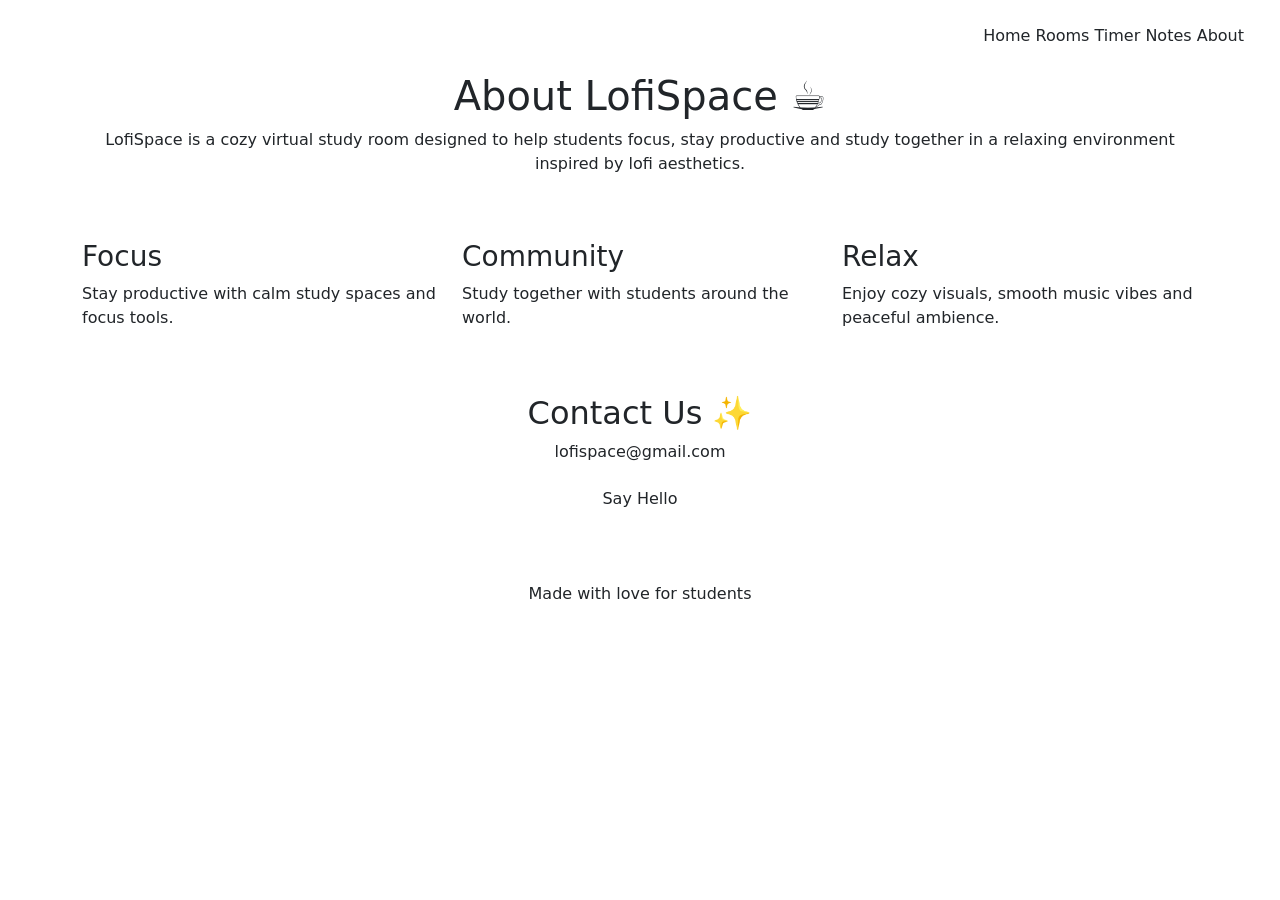
==== about.html @ 47d163b9 "first commit" ====
<!DOCTYPE html>
<html lang="en">
<head>
  <meta charset="UTF-8">
  <meta name="viewport" content="width=device-width, initial-scale=1.0">

  <title>About Us</title>

  <link href="https://cdn.jsdelivr.net/npm/bootstrap@5.3.3/dist/css/bootstrap.min.css" rel="stylesheet">

  <link rel="stylesheet" href="css/style.css">

  <link href="https://fonts.googleapis.com/css2?family=Poppins:wght@300;400;600&family=Caveat:wght@600&display=swap" rel="stylesheet">
</head>

<body>

  <!-- Navbar -->
  <nav class="navbar navbar-expand-lg navbar-dark px-4 py-3">

    <div class="container-fluid">

      <a class="navbar-brand logo" href="index.html">
        LofiSpace
      </a>

      <div>

        <a class="nav-link d-inline" href="index.html">Home</a>

        <a class="nav-link d-inline" href="rooms.html">Rooms</a>

        <a class="nav-link d-inline" href="timer.html">Timer</a>

        <a class="nav-link d-inline" href="notes.html">Notes</a>

        <a class="nav-link d-inline active" href="about.html">About</a>

      </div>

    </div>

  </nav>

  <!-- Hero -->
  <section class="about-hero">

    <div class="container text-center">

      <h1 class="section-title fade-item">
        About LofiSpace ☕
      </h1>

      <p class="about-text fade-item">
        LofiSpace is a cozy virtual study room designed to help students focus, stay productive and study together in a relaxing environment inspired by lofi aesthetics.
      </p>

    </div>

  </section>

  <!-- Team -->
  <section class="container py-5">

    <div class="row g-4">

      <div class="col-md-4">

        <div class="feature-card fade-item">

          <h3>Focus</h3>

          <p>
            Stay productive with calm study spaces and focus tools.
          </p>

        </div>

      </div>

      <div class="col-md-4">

        <div class="feature-card fade-item">

          <h3>Community</h3>

          <p>
            Study together with students around the world.
          </p>

        </div>

      </div>

      <div class="col-md-4">

        <div class="feature-card fade-item">

          <h3>Relax</h3>

          <p>
            Enjoy cozy visuals, smooth music vibes and peaceful ambience.
          </p>

        </div>

      </div>

    </div>

  </section>

  <!-- Contact -->
  <section class="contact-section text-center">

    <h2 class="section-title fade-item">
      Contact Us ✨
    </h2>

    <p class="fade-item">
      lofispace@gmail.com
    </p>

    <button class="btn main-btn" id="contactBtn">
      Say Hello
    </button>

  </section>

  <!-- Footer -->
  <footer class="text-center py-3 mt-5">

    <p>
      Made with love for students
    </p>

  </footer>

  <script src="js/about.js"></script>

  <script src="https://cdn.jsdelivr.net/npm/bootstrap@5.3.3/dist/js/bootstrap.bundle.min.js"></script>

</body>
</html>
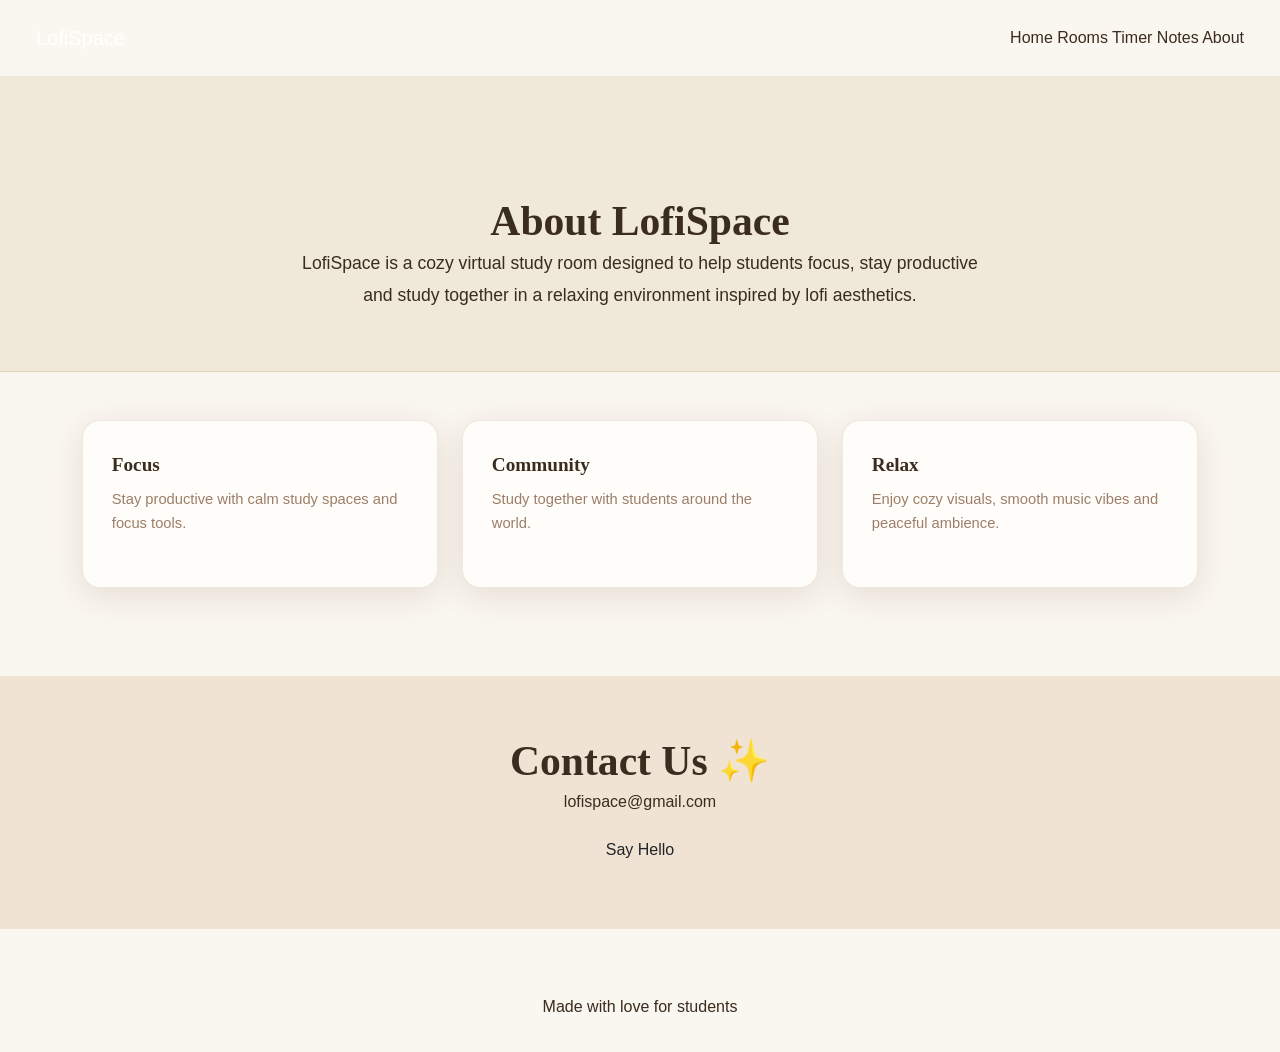
==== commit 7682bc0e: "Update about.html" ====
--- a/about.html
+++ b/about.html
@@ -15,7 +15,7 @@
 
 <body>
 
-  <!-- Navbar -->
+  
   <nav class="navbar navbar-expand-lg navbar-dark px-4 py-3">
 
     <div class="container-fluid">
@@ -42,13 +42,13 @@
 
   </nav>
 
-  <!-- Hero -->
+
   <section class="about-hero">
 
     <div class="container text-center">
 
       <h1 class="section-title fade-item">
-        About LofiSpace ☕
+        About LofiSpace 
       </h1>
 
       <p class="about-text fade-item">
@@ -59,7 +59,7 @@
 
   </section>
 
-  <!-- Team -->
+
   <section class="container py-5">
 
     <div class="row g-4">
@@ -110,7 +110,7 @@
 
   </section>
 
-  <!-- Contact -->
+  
   <section class="contact-section text-center">
 
     <h2 class="section-title fade-item">
@@ -127,7 +127,7 @@
 
   </section>
 
-  <!-- Footer -->
+  
   <footer class="text-center py-3 mt-5">
 
     <p>
@@ -141,4 +141,4 @@
   <script src="https://cdn.jsdelivr.net/npm/bootstrap@5.3.3/dist/js/bootstrap.bundle.min.js"></script>
 
 </body>
-</html>+</html>
--- a/css/style.css
+++ b/css/style.css
@@ -0,0 +1,1050 @@
+
+
+:root {
+  --cream:       #faf6f0;
+  --beige:       #f0e8d8;
+  --warm-tan:    #e2d2b8;
+  --brown-light: #c4a882;
+  --brown:       #8b6845;
+  --brown-dark:  #5c4230;
+  --orange:      #d4854a;
+  --orange-warm: #c97a3e;
+  --text-dark:   #3a2c1e;
+  --text-mid:    #6b5040;
+  --text-light:  #9c7e68;
+  --white-soft:  #fffdf9;
+  --shadow-soft: 0 4px 24px rgba(90, 60, 30, 0.10);
+  --shadow-card: 0 8px 32px rgba(90, 60, 30, 0.13);
+  --radius-sm:   10px;
+  --radius-md:   18px;
+  --radius-lg:   28px;
+  --transition:  0.3s cubic-bezier(0.4, 0, 0.2, 1);
+}
+
+
+*, *::before, *::after { box-sizing: border-box; margin: 0; padding: 0; }
+
+html { scroll-behavior: smooth; }
+
+body {
+  font-family: 'DM Sans', sans-serif;
+  background-color: var(--cream);
+  color: var(--text-dark);
+  font-size: 16px;
+  line-height: 1.7;
+  -webkit-font-smoothing: antialiased;
+}
+
+h1, h2, h3, h4 {
+  font-family: 'Playfair Display', Georgia, serif;
+  line-height: 1.25;
+  color: var(--text-dark);
+}
+
+em { font-style: italic; color: var(--orange); }
+
+a { text-decoration: none; color: inherit; }
+
+img { max-width: 100%; display: block; }
+
+/* ---------- Navbar ---------- */
+.cozy-nav {
+  position: fixed;
+  top: 0; left: 0; right: 0;
+  z-index: 1000;
+  padding: 1.1rem 0;
+  background: transparent;
+  transition: background var(--transition), box-shadow var(--transition), padding var(--transition);
+}
+
+.cozy-nav.scrolled {
+  background: rgba(250, 246, 240, 0.96);
+  backdrop-filter: blur(8px);
+  -webkit-backdrop-filter: blur(8px);
+  box-shadow: 0 2px 20px rgba(90, 60, 30, 0.10);
+  padding: 0.7rem 0;
+}
+
+.brand-logo {
+  font-family: 'Playfair Display', serif;
+  font-size: 1.45rem;
+  font-weight: 600;
+  color: var(--white-soft) !important;
+  letter-spacing: -0.01em;
+  transition: color var(--transition);
+  display: flex;
+  align-items: center;
+  gap: 0.4rem;
+}
+
+.cozy-nav.scrolled .brand-logo { color: var(--brown-dark) !important; }
+
+.cozy-nav .nav-link {
+  font-size: 0.92rem;
+  font-weight: 500;
+  color: rgba(255,255,255,0.88) !important;
+  letter-spacing: 0.02em;
+  padding: 0.4rem 0.75rem !important;
+  border-radius: var(--radius-sm);
+  transition: color var(--transition), background var(--transition);
+  position: relative;
+}
+
+.cozy-nav.scrolled .nav-link { color: var(--text-mid) !important; }
+
+.cozy-nav .nav-link:hover,
+.cozy-nav .nav-link.active {
+  color: var(--orange) !important;
+  background: rgba(212, 133, 74, 0.08);
+}
+
+.cozy-nav .navbar-toggler {
+  border: none;
+  outline: none;
+  box-shadow: none;
+  filter: invert(1);
+}
+
+.cozy-nav.scrolled .navbar-toggler { filter: none; }
+
+
+.hero-section {
+  position: relative;
+  min-height: 100vh;
+  display: flex;
+  align-items: center;
+  justify-content: center;
+  overflow: hidden;
+}
+
+.hero-video {
+  position: absolute;
+  inset: 0;
+  width: 100%; height: 100%;
+  object-fit: cover;
+  z-index: 0;
+}
+
+.hero-overlay {
+  position: absolute;
+  inset: 0;
+  background: linear-gradient(
+    160deg,
+    rgba(30, 18, 8, 0.62) 0%,
+    rgba(50, 28, 10, 0.70) 60%,
+    rgba(20, 10, 2, 0.55) 100%
+  );
+  z-index: 1;
+}
+
+.hero-content {
+  position: relative;
+  z-index: 2;
+  padding-top: 5rem;
+}
+
+.hero-label {
+  font-size: 0.85rem;
+  font-weight: 500;
+  letter-spacing: 0.12em;
+  text-transform: uppercase;
+  color: rgba(255,255,255,0.65);
+  margin-bottom: 1.2rem;
+}
+
+.hero-heading {
+  font-family: 'Playfair Display', serif;
+  font-size: clamp(2.8rem, 7vw, 5.2rem);
+  font-weight: 600;
+  color: var(--white-soft);
+  margin-bottom: 1.4rem;
+  text-shadow: 0 2px 30px rgba(0,0,0,0.3);
+}
+
+.hero-sub {
+  font-size: 1.05rem;
+  font-weight: 300;
+  color: rgba(255,255,255,0.78);
+  max-width: 540px;
+  margin: 0 auto 2.4rem;
+  line-height: 1.75;
+}
+
+.hero-btns {
+  display: flex;
+  gap: 1rem;
+  justify-content: center;
+  flex-wrap: wrap;
+}
+
+.scroll-hint {
+  position: absolute;
+  bottom: 2rem;
+  left: 50%;
+  transform: translateX(-50%);
+  z-index: 2;
+  color: rgba(255,255,255,0.5);
+  font-size: 0.78rem;
+  letter-spacing: 0.1em;
+  text-transform: uppercase;
+  display: flex;
+  flex-direction: column;
+  align-items: center;
+  gap: 0.3rem;
+  animation: bounce 2s ease-in-out infinite;
+}
+
+@keyframes bounce {
+  0%, 100% { transform: translateX(-50%) translateY(0); }
+  50%       { transform: translateX(-50%) translateY(6px); }
+}
+
+/* ---------- Buttons ---------- */
+.btn-cozy-primary {
+  background: var(--orange);
+  color: var(--white-soft);
+  border: none;
+  border-radius: 50px;
+  padding: 0.78rem 2rem;
+  font-size: 0.95rem;
+  font-weight: 500;
+  font-family: 'DM Sans', sans-serif;
+  display: inline-flex;
+  align-items: center;
+  gap: 0.5rem;
+  transition: background var(--transition), transform var(--transition), box-shadow var(--transition);
+  box-shadow: 0 4px 18px rgba(212, 133, 74, 0.4);
+}
+
+.btn-cozy-primary:hover {
+  background: var(--orange-warm);
+  transform: translateY(-2px);
+  box-shadow: 0 8px 28px rgba(212, 133, 74, 0.45);
+  color: var(--white-soft);
+}
+
+.btn-cozy-outline {
+  background: transparent;
+  color: var(--white-soft);
+  border: 1.5px solid rgba(255,255,255,0.55);
+  border-radius: 50px;
+  padding: 0.78rem 2rem;
+  font-size: 0.95rem;
+  font-weight: 500;
+  font-family: 'DM Sans', sans-serif;
+  display: inline-flex;
+  align-items: center;
+  gap: 0.5rem;
+  transition: background var(--transition), border-color var(--transition), transform var(--transition);
+}
+
+.btn-cozy-outline:hover {
+  background: rgba(255,255,255,0.12);
+  border-color: rgba(255,255,255,0.85);
+  transform: translateY(-2px);
+  color: var(--white-soft);
+}
+
+.btn-cozy-brown {
+  background: var(--brown);
+  color: var(--white-soft);
+  border: none;
+  border-radius: 50px;
+  padding: 0.7rem 1.8rem;
+  font-size: 0.9rem;
+  font-weight: 500;
+  font-family: 'DM Sans', sans-serif;
+  display: inline-flex;
+  align-items: center;
+  gap: 0.45rem;
+  transition: background var(--transition), transform var(--transition), box-shadow var(--transition);
+  box-shadow: 0 3px 14px rgba(90, 60, 30, 0.18);
+}
+
+.btn-cozy-brown:hover {
+  background: var(--brown-dark);
+  transform: translateY(-2px);
+  box-shadow: 0 6px 22px rgba(90, 60, 30, 0.24);
+  color: var(--white-soft);
+}
+
+/* ---------- Section Shared ---------- */
+.section-tag {
+  font-size: 0.78rem;
+  font-weight: 600;
+  letter-spacing: 0.14em;
+  text-transform: uppercase;
+  color: var(--orange);
+  margin-bottom: 0.6rem;
+}
+
+.section-title {
+  font-size: clamp(1.8rem, 4vw, 2.6rem);
+  font-weight: 600;
+  color: var(--text-dark);
+  margin-bottom: 0;
+}
+
+/* ---------- Features Section ---------- */
+.features-section {
+  background: var(--cream);
+  padding: 6rem 0 5rem;
+}
+
+.section-header { margin-bottom: 1rem; }
+
+.feature-card-link {
+  display: block;
+  height: 100%;
+  text-decoration: none;
+  color: inherit;
+}
+
+.feature-card {
+  background: var(--white-soft);
+  border: 1px solid rgba(196, 168, 130, 0.25);
+  border-radius: var(--radius-md);
+  padding: 2rem 1.8rem;
+  height: 100%;
+  box-shadow: var(--shadow-card);
+  transition: transform var(--transition), box-shadow var(--transition), border-color var(--transition);
+  cursor: pointer;
+  position: relative;
+  overflow: hidden;
+}
+
+.feature-card::before {
+  content: '';
+  position: absolute;
+  inset: 0;
+  background: linear-gradient(135deg, rgba(212, 133, 74, 0.04), transparent);
+  opacity: 0;
+  transition: opacity var(--transition);
+  border-radius: var(--radius-md);
+}
+
+.feature-card:hover {
+  transform: translateY(-6px);
+  box-shadow: 0 16px 48px rgba(90, 60, 30, 0.16);
+  border-color: rgba(212, 133, 74, 0.4);
+}
+
+.feature-card:hover::before { opacity: 1; }
+
+.feature-icon {
+  font-size: 2.2rem;
+  margin-bottom: 1rem;
+  display: block;
+}
+
+.feature-card h3 {
+  font-size: 1.2rem;
+  font-weight: 600;
+  margin-bottom: 0.6rem;
+  color: var(--text-dark);
+}
+
+.feature-card p {
+  font-size: 0.92rem;
+  color: var(--text-light);
+  line-height: 1.65;
+  margin-bottom: 1.2rem;
+}
+
+.feature-link {
+  font-size: 0.85rem;
+  font-weight: 600;
+  color: var(--orange);
+  display: inline-flex;
+  align-items: center;
+  gap: 0.3rem;
+  transition: gap var(--transition);
+}
+
+.feature-card:hover .feature-link { gap: 0.6rem; }
+
+/* ---------- Mood Banner ---------- */
+.mood-banner {
+  background: var(--beige);
+  border-top: 1px solid var(--warm-tan);
+  border-bottom: 1px solid var(--warm-tan);
+  padding: 3.5rem 0;
+}
+
+.mood-quote { margin: 0; }
+
+.caveat-text {
+  font-family: 'Caveat', cursive;
+  font-size: clamp(1.5rem, 4vw, 2.2rem);
+  color: var(--brown);
+  font-weight: 500;
+  line-height: 1.4;
+}
+
+/* ---------- Stats Section ---------- */
+.stats-section {
+  background: var(--cream);
+  padding: 5rem 0;
+}
+
+.stat-item { padding: 1rem; }
+
+.stat-number {
+  font-family: 'Playfair Display', serif;
+  font-size: clamp(2.4rem, 5vw, 3.5rem);
+  font-weight: 600;
+  color: var(--orange);
+  line-height: 1;
+  margin-bottom: 0.4rem;
+}
+
+.stat-label {
+  font-size: 0.88rem;
+  font-weight: 400;
+  color: var(--text-light);
+  letter-spacing: 0.02em;
+  margin: 0;
+}
+
+/* ---------- Footer ---------- */
+.cozy-footer {
+  background: var(--brown-dark);
+  padding: 2.8rem 0 2rem;
+}
+
+.footer-brand {
+  font-family: 'Playfair Display', serif;
+  font-size: 1.3rem;
+  color: var(--cream);
+  font-weight: 600;
+  display: block;
+  margin-bottom: 0.3rem;
+}
+
+.footer-tagline {
+  font-size: 0.82rem;
+  color: rgba(250, 246, 240, 0.5);
+  margin: 0;
+}
+
+.footer-nav {
+  display: flex;
+  justify-content: center;
+  flex-wrap: wrap;
+  gap: 1.4rem;
+}
+
+.footer-nav a {
+  font-size: 0.88rem;
+  color: rgba(250, 246, 240, 0.7);
+  transition: color var(--transition);
+}
+
+.footer-nav a:hover { color: var(--brown-light); }
+
+.footer-copy {
+  font-size: 0.82rem;
+  color: rgba(250, 246, 240, 0.45);
+  margin: 0;
+}
+
+/* ---------- Fade-in Animations ---------- */
+.fade-up {
+  opacity: 0;
+  transform: translateY(22px);
+  animation: fadeUp 0.8s ease forwards;
+}
+
+.delay-1 { animation-delay: 0.15s; }
+.delay-2 { animation-delay: 0.3s; }
+.delay-3 { animation-delay: 0.45s; }
+.delay-4 { animation-delay: 0.65s; }
+
+@keyframes fadeUp {
+  to { opacity: 1; transform: translateY(0); }
+}
+
+.fade-card {
+  opacity: 0;
+  transform: translateY(30px);
+  transition: opacity 0.6s ease, transform 0.6s ease;
+}
+
+.fade-card.visible {
+  opacity: 1;
+  transform: translateY(0);
+}
+
+/* ---------- Rooms Page ---------- */
+.rooms-hero {
+  background: var(--beige);
+  padding: 7rem 0 4rem;
+  border-bottom: 1px solid var(--warm-tan);
+}
+
+.rooms-hero h1 { font-size: clamp(2rem, 5vw, 3rem); }
+
+.filter-tabs {
+  display: flex;
+  gap: 0.6rem;
+  flex-wrap: wrap;
+  margin-bottom: 2.5rem;
+}
+
+.filter-tab {
+  background: var(--white-soft);
+  border: 1.5px solid var(--warm-tan);
+  border-radius: 50px;
+  padding: 0.42rem 1.2rem;
+  font-size: 0.85rem;
+  font-weight: 500;
+  color: var(--text-mid);
+  cursor: pointer;
+  transition: all var(--transition);
+  font-family: 'DM Sans', sans-serif;
+}
+
+.filter-tab:hover,
+.filter-tab.active {
+  background: var(--orange);
+  border-color: var(--orange);
+  color: var(--white-soft);
+}
+
+.room-card {
+  background: var(--white-soft);
+  border: 1px solid rgba(196, 168, 130, 0.28);
+  border-radius: var(--radius-md);
+  padding: 1.6rem;
+  box-shadow: var(--shadow-soft);
+  transition: transform var(--transition), box-shadow var(--transition), border-color var(--transition);
+  cursor: default;
+  height: 100%;
+  display: flex;
+  flex-direction: column;
+}
+
+.room-card:hover {
+  transform: translateY(-5px);
+  box-shadow: var(--shadow-card);
+  border-color: rgba(212, 133, 74, 0.35);
+}
+
+.room-emoji { font-size: 2rem; margin-bottom: 0.8rem; display: block; }
+
+.room-card h4 {
+  font-size: 1.1rem;
+  font-weight: 600;
+  margin-bottom: 0.4rem;
+}
+
+.room-card p {
+  font-size: 0.88rem;
+  color: var(--text-light);
+  flex-grow: 1;
+  margin-bottom: 1rem;
+}
+
+.room-meta {
+  display: flex;
+  align-items: center;
+  justify-content: space-between;
+  margin-bottom: 1rem;
+}
+
+.online-badge {
+  display: inline-flex;
+  align-items: center;
+  gap: 0.35rem;
+  font-size: 0.8rem;
+  font-weight: 500;
+  color: var(--text-mid);
+}
+
+.online-dot {
+  width: 8px; height: 8px;
+  border-radius: 50%;
+  background: #5cb85c;
+  display: inline-block;
+  animation: pulse-dot 1.8s ease-in-out infinite;
+}
+
+@keyframes pulse-dot {
+  0%, 100% { opacity: 1; transform: scale(1); }
+  50%       { opacity: 0.6; transform: scale(1.3); }
+}
+
+.room-tag {
+  font-size: 0.75rem;
+  font-weight: 600;
+  letter-spacing: 0.06em;
+  padding: 0.25rem 0.75rem;
+  border-radius: 50px;
+  background: var(--beige);
+  color: var(--brown);
+  border: 1px solid var(--warm-tan);
+}
+
+/* ---------- Timer Page ---------- */
+.timer-page {
+  min-height: 100vh;
+  background: var(--cream);
+  padding: 8rem 0 5rem;
+}
+
+.timer-card {
+  background: var(--white-soft);
+  border: 1px solid rgba(196, 168, 130, 0.28);
+  border-radius: var(--radius-lg);
+  padding: 3.5rem 2.5rem;
+  box-shadow: var(--shadow-card);
+  max-width: 480px;
+  margin: 0 auto;
+  text-align: center;
+}
+
+.timer-tabs {
+  display: flex;
+  gap: 0.5rem;
+  justify-content: center;
+  margin-bottom: 2.5rem;
+  background: var(--beige);
+  border-radius: 50px;
+  padding: 0.35rem;
+}
+
+.timer-tab {
+  flex: 1;
+  padding: 0.5rem 1rem;
+  border: none;
+  border-radius: 50px;
+  background: transparent;
+  font-family: 'DM Sans', sans-serif;
+  font-size: 0.85rem;
+  font-weight: 500;
+  color: var(--text-light);
+  cursor: pointer;
+  transition: all var(--transition);
+}
+
+.timer-tab.active {
+  background: var(--white-soft);
+  color: var(--orange);
+  box-shadow: 0 2px 10px rgba(90, 60, 30, 0.1);
+}
+
+.timer-ring {
+  position: relative;
+  width: 220px;
+  height: 220px;
+  margin: 0 auto 2.5rem;
+}
+
+.timer-ring svg { transform: rotate(-90deg); }
+
+.timer-ring circle.track {
+  fill: none;
+  stroke: var(--beige);
+  stroke-width: 10;
+}
+
+.timer-ring circle.progress {
+  fill: none;
+  stroke: var(--orange);
+  stroke-width: 10;
+  stroke-linecap: round;
+  stroke-dasharray: 628;
+  stroke-dashoffset: 0;
+  transition: stroke-dashoffset 1s linear;
+}
+
+.timer-display {
+  position: absolute;
+  inset: 0;
+  display: flex;
+  flex-direction: column;
+  align-items: center;
+  justify-content: center;
+}
+
+.timer-time {
+  font-family: 'Playfair Display', serif;
+  font-size: 3rem;
+  font-weight: 600;
+  color: var(--text-dark);
+  line-height: 1;
+  letter-spacing: -0.02em;
+}
+
+.timer-session-label {
+  font-size: 0.78rem;
+  color: var(--text-light);
+  letter-spacing: 0.08em;
+  text-transform: uppercase;
+  margin-top: 0.3rem;
+}
+
+.timer-controls {
+  display: flex;
+  gap: 1rem;
+  justify-content: center;
+  flex-wrap: wrap;
+  margin-bottom: 2rem;
+}
+
+.timer-sessions {
+  font-size: 0.85rem;
+  color: var(--text-light);
+}
+
+.session-dots {
+  display: inline-flex;
+  gap: 0.4rem;
+  margin-left: 0.5rem;
+}
+
+.session-dot {
+  width: 10px; height: 10px;
+  border-radius: 50%;
+  background: var(--warm-tan);
+  display: inline-block;
+  transition: background var(--transition);
+}
+
+.session-dot.done { background: var(--orange); }
+
+/* ---------- Notes Page ---------- */
+.notes-page {
+  min-height: 100vh;
+  background: var(--beige);
+  padding: 8rem 0 5rem;
+}
+
+.notes-header {
+  display: flex;
+  align-items: center;
+  justify-content: space-between;
+  flex-wrap: wrap;
+  gap: 1rem;
+  margin-bottom: 2.5rem;
+}
+
+.notes-board {
+  display: grid;
+  grid-template-columns: repeat(auto-fill, minmax(240px, 1fr));
+  gap: 1.5rem;
+}
+
+.sticky-note {
+  border-radius: var(--radius-md);
+  padding: 1.5rem;
+  position: relative;
+  min-height: 180px;
+  box-shadow: 4px 6px 20px rgba(90, 60, 30, 0.14);
+  transition: transform var(--transition), box-shadow var(--transition);
+  animation: noteIn 0.35s cubic-bezier(0.34, 1.56, 0.64, 1) forwards;
+  display: flex;
+  flex-direction: column;
+}
+
+.sticky-note:hover {
+  transform: rotate(0deg) translateY(-4px);
+  box-shadow: 6px 12px 30px rgba(90, 60, 30, 0.18);
+}
+
+@keyframes noteIn {
+  from { opacity: 0; transform: scale(0.85) rotate(-2deg); }
+  to   { opacity: 1; transform: scale(1) rotate(-1deg); }
+}
+
+.sticky-note:nth-child(even) { transform: rotate(1deg); }
+.sticky-note:nth-child(3n)   { transform: rotate(-1.5deg); }
+
+.sticky-note .note-text {
+  font-size: 0.95rem;
+  color: var(--text-dark);
+  flex-grow: 1;
+  word-break: break-word;
+  white-space: pre-wrap;
+  line-height: 1.6;
+  border: none;
+  background: transparent;
+  resize: none;
+  width: 100%;
+  outline: none;
+  font-family: 'Caveat', cursive;
+  font-size: 1.05rem;
+}
+
+.sticky-note .note-footer {
+  display: flex;
+  align-items: center;
+  justify-content: space-between;
+  margin-top: 1rem;
+}
+
+.note-date { font-size: 0.72rem; color: rgba(58, 44, 30, 0.5); }
+
+.delete-note {
+  background: none;
+  border: none;
+  cursor: pointer;
+  font-size: 1rem;
+  color: rgba(58, 44, 30, 0.35);
+  padding: 0.2rem 0.4rem;
+  border-radius: 6px;
+  transition: color var(--transition), background var(--transition);
+  line-height: 1;
+}
+
+.delete-note:hover {
+  color: #c0392b;
+  background: rgba(192, 57, 43, 0.1);
+}
+
+/* note colors */
+.note-yellow  { background: #fef9c3; }
+.note-peach   { background: #ffe4cc; }
+.note-green   { background: #d9f0d3; }
+.note-lavender{ background: #e8e0f8; }
+.note-blue    { background: #cce7f5; }
+
+.add-note-form {
+  background: var(--white-soft);
+  border: 1px solid rgba(196, 168, 130, 0.3);
+  border-radius: var(--radius-md);
+  padding: 1.4rem;
+  margin-bottom: 2rem;
+  box-shadow: var(--shadow-soft);
+  display: none;
+}
+
+.add-note-form.open { display: block; animation: fadeUp 0.3s ease forwards; }
+
+.add-note-form textarea {
+  width: 100%;
+  border: 1.5px solid var(--warm-tan);
+  border-radius: var(--radius-sm);
+  padding: 0.75rem 1rem;
+  font-family: 'DM Sans', sans-serif;
+  font-size: 0.9rem;
+  color: var(--text-dark);
+  background: var(--cream);
+  resize: vertical;
+  min-height: 90px;
+  outline: none;
+  transition: border-color var(--transition);
+  margin-bottom: 0.8rem;
+}
+
+.add-note-form textarea:focus { border-color: var(--orange); }
+
+.color-picker {
+  display: flex;
+  gap: 0.5rem;
+  align-items: center;
+  margin-bottom: 0.8rem;
+}
+
+.color-swatch {
+  width: 22px; height: 22px;
+  border-radius: 50%;
+  cursor: pointer;
+  border: 2px solid transparent;
+  transition: transform var(--transition), border-color var(--transition);
+}
+
+.color-swatch:hover,
+.color-swatch.selected { transform: scale(1.25); border-color: var(--brown); }
+
+/* ---------- About Page ---------- */
+.about-hero {
+  background: var(--beige);
+  padding: 8rem 0 5rem;
+  border-bottom: 1px solid var(--warm-tan);
+}
+
+.about-section { padding: 5rem 0; }
+
+.about-section:nth-child(even) { background: var(--white-soft); }
+
+.team-card {
+  background: var(--white-soft);
+  border: 1px solid rgba(196, 168, 130, 0.28);
+  border-radius: var(--radius-md);
+  padding: 2rem 1.5rem;
+  text-align: center;
+  box-shadow: var(--shadow-soft);
+  transition: transform var(--transition), box-shadow var(--transition);
+}
+
+.team-card:hover {
+  transform: translateY(-5px);
+  box-shadow: var(--shadow-card);
+}
+
+.team-avatar {
+  width: 80px; height: 80px;
+  border-radius: 50%;
+  margin: 0 auto 1rem;
+  display: flex;
+  align-items: center;
+  justify-content: center;
+  font-size: 2rem;
+  background: var(--beige);
+  border: 3px solid var(--warm-tan);
+}
+
+.team-card h5 {
+  font-size: 1.05rem;
+  font-weight: 600;
+  margin-bottom: 0.25rem;
+}
+
+.team-card p {
+  font-size: 0.84rem;
+  color: var(--text-light);
+  margin: 0;
+}
+
+.contact-form-box {
+  background: var(--white-soft);
+  border: 1px solid rgba(196, 168, 130, 0.28);
+  border-radius: var(--radius-lg);
+  padding: 2.5rem;
+  box-shadow: var(--shadow-card);
+  max-width: 560px;
+  margin: 0 auto;
+}
+
+.cozy-input {
+  width: 100%;
+  border: 1.5px solid var(--warm-tan);
+  border-radius: var(--radius-sm);
+  padding: 0.75rem 1.1rem;
+  font-family: 'DM Sans', sans-serif;
+  font-size: 0.92rem;
+  color: var(--text-dark);
+  background: var(--cream);
+  outline: none;
+  transition: border-color var(--transition), box-shadow var(--transition);
+  margin-bottom: 1rem;
+  display: block;
+}
+
+.cozy-input:focus {
+  border-color: var(--orange);
+  box-shadow: 0 0 0 3px rgba(212, 133, 74, 0.12);
+}
+
+/* ---------- Page Header (reusable) ---------- */
+.page-hero {
+  background: var(--beige);
+  padding: 7rem 0 3.5rem;
+  border-bottom: 1px solid var(--warm-tan);
+}
+
+.page-hero h1 { font-size: clamp(2rem, 5vw, 3rem); }
+
+.page-hero p {
+  font-size: 1rem;
+  color: var(--text-light);
+  max-width: 500px;
+  margin: 0.6rem 0 0;
+}
+
+/* ---------- Toast / Alert ---------- */
+.cozy-toast {
+  position: fixed;
+  bottom: 2rem;
+  right: 2rem;
+  background: var(--brown-dark);
+  color: var(--cream);
+  padding: 0.85rem 1.6rem;
+  border-radius: var(--radius-sm);
+  font-size: 0.9rem;
+  font-weight: 500;
+  box-shadow: 0 6px 24px rgba(90, 60, 30, 0.3);
+  z-index: 9999;
+  opacity: 0;
+  transform: translateY(10px);
+  transition: opacity 0.3s ease, transform 0.3s ease;
+  pointer-events: none;
+}
+
+.cozy-toast.show {
+  opacity: 1;
+  transform: translateY(0);
+}
+
+/* ---------- Scroll Animations (JS-triggered) ---------- */
+.reveal {
+  opacity: 0;
+  transform: translateY(28px);
+  transition: opacity 0.7s ease, transform 0.7s ease;
+}
+
+.reveal.visible {
+  opacity: 1;
+  transform: translateY(0);
+}
+
+/* ---------- Utility ---------- */
+.mt-page { margin-top: 5rem; }
+.text-orange { color: var(--orange); }
+.text-brown  { color: var(--brown); }
+.bg-beige    { background: var(--beige); }
+
+/* ---------- Responsive ---------- */
+@media (max-width: 768px) {
+  .hero-btns { flex-direction: column; align-items: center; }
+  .timer-card { padding: 2.5rem 1.5rem; }
+  .contact-form-box { padding: 1.8rem 1.2rem; }
+  .notes-board { grid-template-columns: repeat(auto-fill, minmax(200px, 1fr)); }
+  .stat-number { font-size: 2.2rem; }
+}
+
+@media (max-width: 576px) {
+  .cozy-nav { padding: 0.8rem 0; }
+  .hero-heading { font-size: 2.4rem; }
+  .timer-ring { width: 180px; height: 180px; }
+  .timer-time { font-size: 2.4rem; }
+  .notes-board { grid-template-columns: 1fr 1fr; }
+}
+.bg-video{
+   position:absolute;
+   top:0;
+   left:0;
+   width:100%;
+   height:100%;
+   object-fit:cover;
+   z-index:-2;
+}
+.about-hero{
+   padding:120px 20px 60px;
+   text-align:center;
+}
+
+.about-text{
+   max-width:700px;
+   margin:auto;
+   font-size:1.1rem;
+   line-height:1.8;
+}
+
+.contact-section{
+   padding:60px 20px;
+   background:#f1e3d3;
+   margin-top:40px;
+}
+
+.fade-item{
+   opacity:0;
+   transform:translateY(20px);
+   transition:0.5s ease;
+}
+
+.fade-item.show{
+   opacity:1;
+   transform:translateY(0);
+}
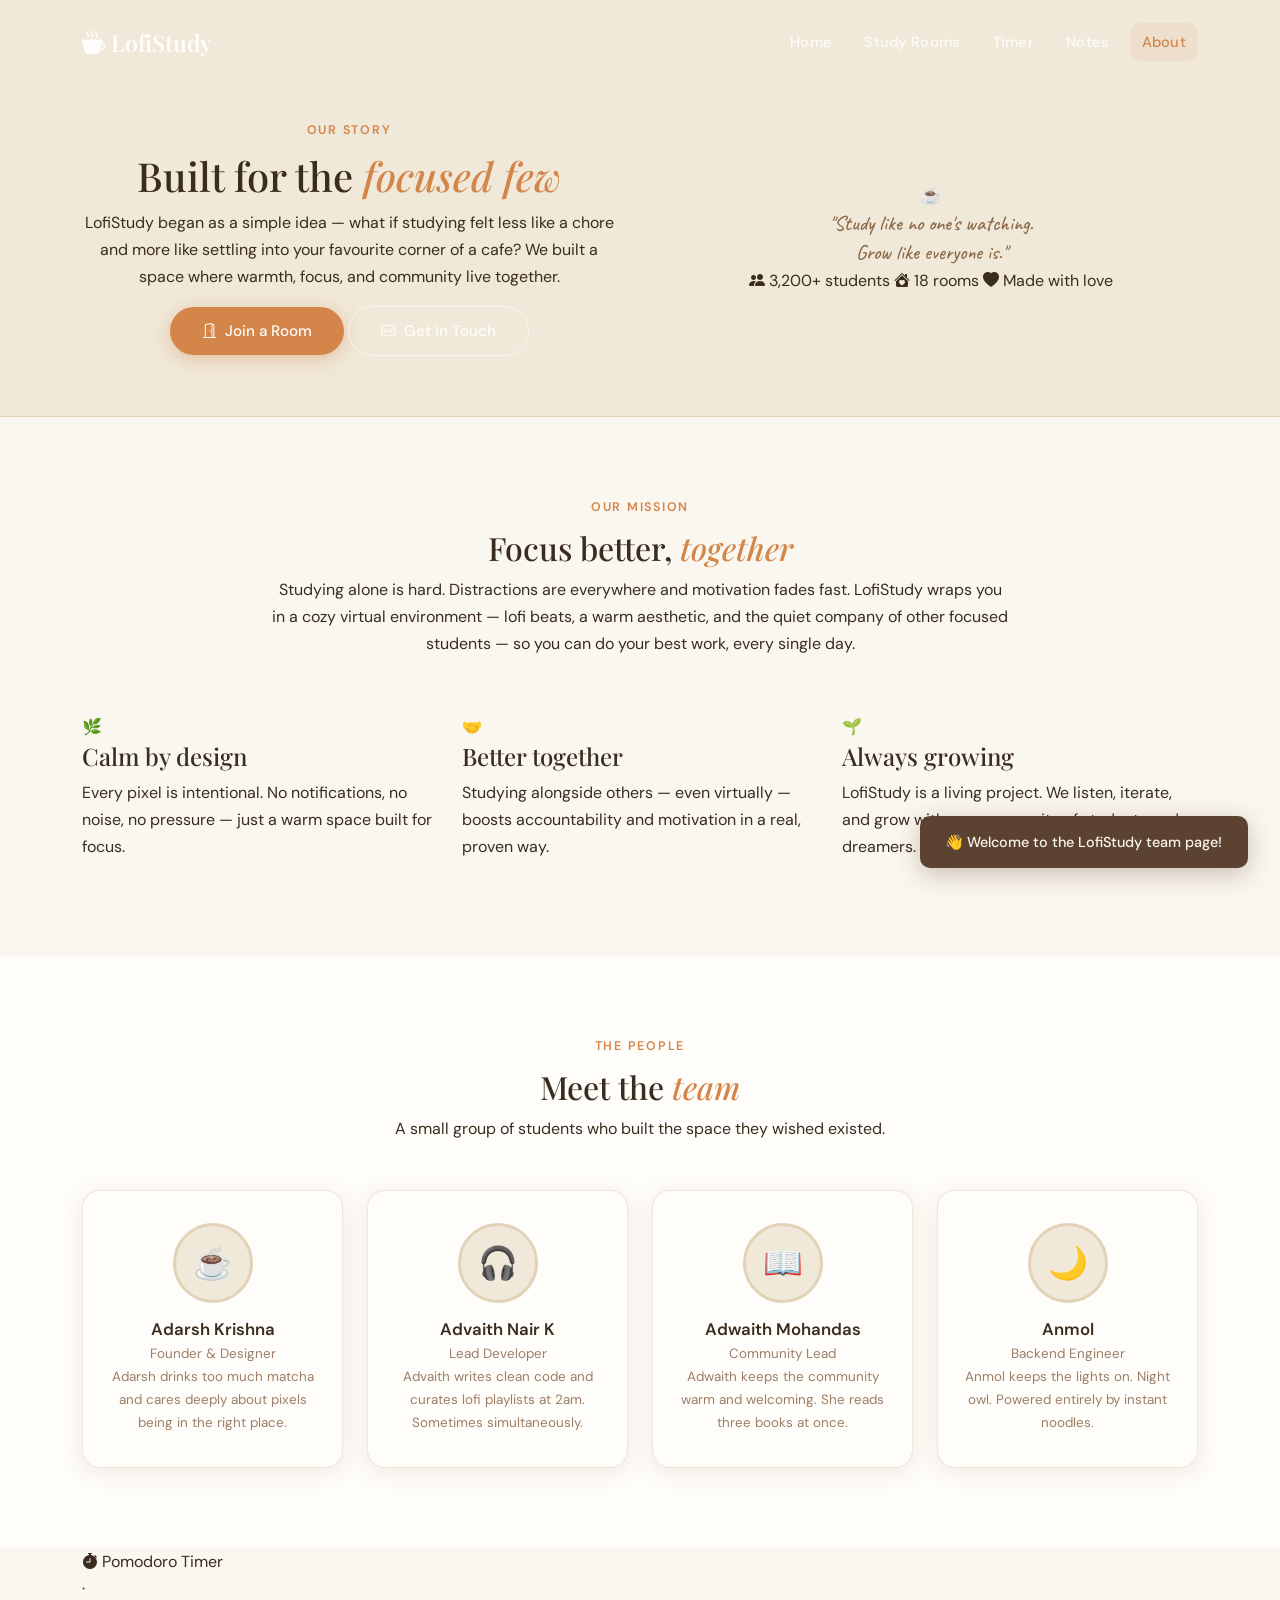
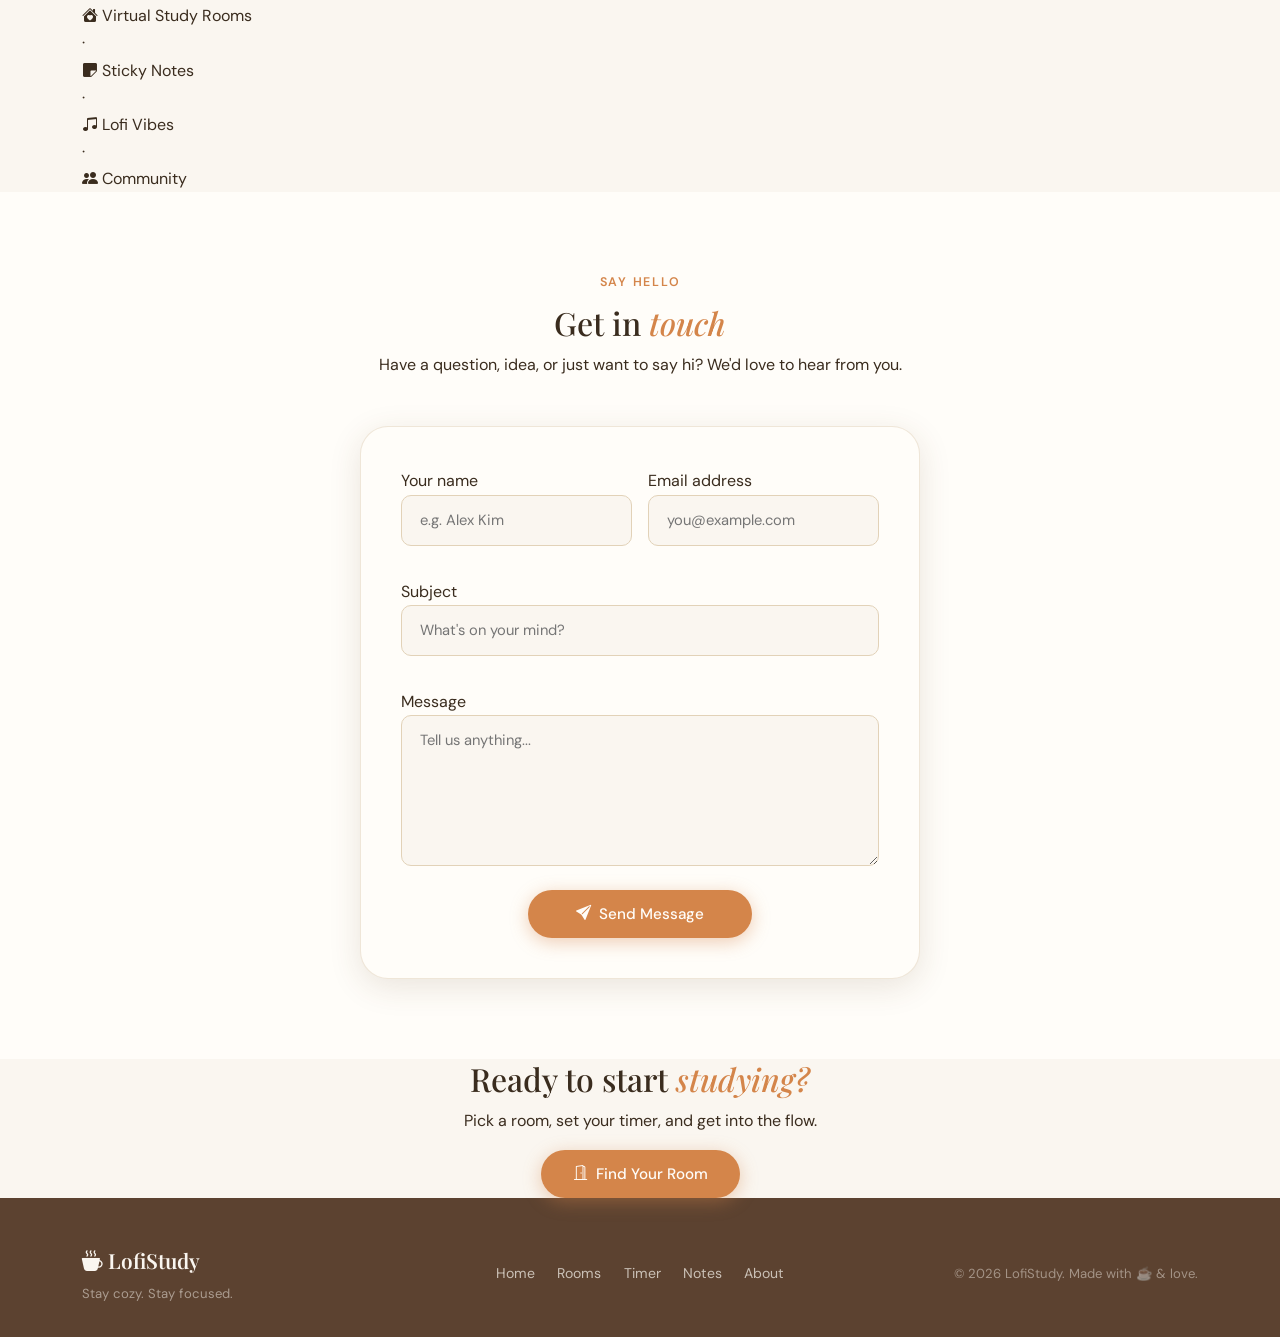
==== commit 39788f3b: "g" ====
--- a/about.html
+++ b/about.html
@@ -1,144 +1,281 @@
 <!DOCTYPE html>
 <html lang="en">
 <head>
-  <meta charset="UTF-8">
-  <meta name="viewport" content="width=device-width, initial-scale=1.0">
-
-  <title>About Us</title>
-
-  <link href="https://cdn.jsdelivr.net/npm/bootstrap@5.3.3/dist/css/bootstrap.min.css" rel="stylesheet">
-
-  <link rel="stylesheet" href="css/style.css">
-
-  <link href="https://fonts.googleapis.com/css2?family=Poppins:wght@300;400;600&family=Caveat:wght@600&display=swap" rel="stylesheet">
+  <meta charset="UTF-8" />
+  <meta name="viewport" content="width=device-width, initial-scale=1.0" />
+  <title>About — LofiStudy</title>
+  <link rel="stylesheet" href="https://cdn.jsdelivr.net/npm/bootstrap@5.3.2/dist/css/bootstrap.min.css" />
+  <link rel="stylesheet" href="https://cdn.jsdelivr.net/npm/bootstrap-icons@1.11.3/font/bootstrap-icons.min.css" />
+  <link rel="preconnect" href="https://fonts.googleapis.com" />
+  <link rel="preconnect" href="https://fonts.gstatic.com" crossorigin />
+  <link href="https://fonts.googleapis.com/css2?family=Playfair+Display:ital,wght@0,400;0,600;1,400&family=DM+Sans:wght@300;400;500&family=Caveat:wght@500&display=swap" rel="stylesheet" />
+  <link rel="stylesheet" href="css/style.css" />
 </head>
-
 <body>
 
-  
-  <nav class="navbar navbar-expand-lg navbar-dark px-4 py-3">
-
-    <div class="container-fluid">
-
-      <a class="navbar-brand logo" href="index.html">
-        LofiSpace
+
+  <nav class="navbar navbar-expand-lg cozy-nav scrolled" id="mainNav">
+    <div class="container">
+      <a class="navbar-brand brand-logo nav-dark" href="index.html">
+        <i class="bi bi-cup-hot-fill"></i> LofiStudy
       </a>
-
-      <div>
-
-        <a class="nav-link d-inline" href="index.html">Home</a>
-
-        <a class="nav-link d-inline" href="rooms.html">Rooms</a>
-
-        <a class="nav-link d-inline" href="timer.html">Timer</a>
-
-        <a class="nav-link d-inline" href="notes.html">Notes</a>
-
-        <a class="nav-link d-inline active" href="about.html">About</a>
-
-      </div>
-
-    </div>
-
+      <button class="navbar-toggler" type="button" data-bs-toggle="collapse" data-bs-target="#navMenu">
+        <span class="navbar-toggler-icon"></span>
+      </button>
+      <div class="collapse navbar-collapse" id="navMenu">
+        <ul class="navbar-nav ms-auto gap-lg-2">
+          <li class="nav-item"><a class="nav-link" href="index.html">Home</a></li>
+          <li class="nav-item"><a class="nav-link" href="rooms.html">Study Rooms</a></li>
+          <li class="nav-item"><a class="nav-link" href="timer.html">Timer</a></li>
+          <li class="nav-item"><a class="nav-link" href="notes.html">Notes</a></li>
+          <li class="nav-item"><a class="nav-link active" href="about.html">About</a></li>
+        </ul>
+      </div>
+    </div>
   </nav>
 
-
+ 
   <section class="about-hero">
-
+    <div class="container">
+      <div class="row align-items-center g-5">
+        <div class="col-lg-6">
+          <p class="section-tag reveal">our story</p>
+          <h1 class="reveal">Built for the <em>focused few</em></h1>
+          <p class="about-hero-sub reveal">
+            LofiStudy began as a simple idea — what if studying felt less like a chore
+            and more like settling into your favourite corner of a cafe? We built a space
+            where warmth, focus, and community live together.
+          </p>
+          <div class="about-hero-btns reveal">
+            <a href="rooms.html" class="btn btn-cozy-primary">
+              <i class="bi bi-door-open"></i> Join a Room
+            </a>
+            <a href="#contact" class="btn btn-cozy-outline about-outline-btn">
+              <i class="bi bi-envelope"></i> Get in Touch
+            </a>
+          </div>
+        </div>
+        <div class="col-lg-6">
+          <div class="about-visual reveal">
+            <div class="about-visual-card">
+              <span class="about-visual-emoji">☕</span>
+              <p class="caveat-text" style="font-size:1.3rem;color:var(--brown);margin:0;">
+                "Study like no one's watching.<br/>Grow like everyone is."
+              </p>
+            </div>
+            <div class="about-badge-row">
+              <span class="about-badge"><i class="bi bi-people-fill"></i> 3,200+ students</span>
+              <span class="about-badge"><i class="bi bi-house-heart-fill"></i> 18 rooms</span>
+              <span class="about-badge"><i class="bi bi-heart-fill"></i> Made with love</span>
+            </div>
+          </div>
+        </div>
+      </div>
+    </div>
+  </section>
+
+
+  <section class="about-section">
+    <div class="container">
+      <div class="row justify-content-center">
+        <div class="col-lg-8 text-center">
+          <p class="section-tag reveal">our mission</p>
+          <h2 class="reveal">Focus better, <em>together</em></h2>
+          <p class="about-mission-text reveal">
+            Studying alone is hard. Distractions are everywhere and motivation fades fast.
+            LofiStudy wraps you in a cozy virtual environment — lofi beats, a warm aesthetic,
+            and the quiet company of other focused students — so you can do your best work,
+            every single day.
+          </p>
+        </div>
+      </div>
+
+      <div class="row g-4 mt-3">
+        <div class="col-md-4">
+          <div class="value-card reveal">
+            <div class="value-icon">🌿</div>
+            <h4>Calm by design</h4>
+            <p>Every pixel is intentional. No notifications, no noise, no pressure — just a warm space built for focus.</p>
+          </div>
+        </div>
+        <div class="col-md-4">
+          <div class="value-card reveal">
+            <div class="value-icon">🤝</div>
+            <h4>Better together</h4>
+            <p>Studying alongside others — even virtually — boosts accountability and motivation in a real, proven way.</p>
+          </div>
+        </div>
+        <div class="col-md-4">
+          <div class="value-card reveal">
+            <div class="value-icon">🌱</div>
+            <h4>Always growing</h4>
+            <p>LofiStudy is a living project. We listen, iterate, and grow with our community of students and dreamers.</p>
+          </div>
+        </div>
+      </div>
+    </div>
+  </section>
+
+
+  <section class="about-section" id="team">
+    <div class="container">
+      <div class="text-center mb-5">
+        <p class="section-tag reveal">the people</p>
+        <h2 class="reveal">Meet the <em>team</em></h2>
+        <p class="about-section-sub reveal">A small group of students who built the space they wished existed.</p>
+      </div>
+
+      <div class="row g-4 justify-content-center">
+        <div class="col-sm-6 col-lg-3">
+          <div class="team-card reveal">
+            <div class="team-avatar">☕</div>
+            <h5>Adarsh Krishna</h5>
+            <p class="team-role">Founder & Designer</p>
+            <p class="team-bio">Adarsh drinks too much matcha and cares deeply about pixels being in the right place.</p>
+          </div>
+        </div>
+        <div class="col-sm-6 col-lg-3">
+          <div class="team-card reveal">
+            <div class="team-avatar">🎧</div>
+            <h5>Advaith Nair K</h5>
+            <p class="team-role">Lead Developer</p>
+            <p class="team-bio">Advaith writes clean code and curates lofi playlists at 2am. Sometimes simultaneously.</p>
+          </div>
+        </div>
+        <div class="col-sm-6 col-lg-3">
+          <div class="team-card reveal">
+            <div class="team-avatar">📖</div>
+            <h5>Adwaith Mohandas</h5>
+            <p class="team-role">Community Lead</p>
+            <p class="team-bio">Adwaith keeps the community warm and welcoming. She reads three books at once.</p>
+          </div>
+        </div>
+        <div class="col-sm-6 col-lg-3">
+          <div class="team-card reveal">
+            <div class="team-avatar">🌙</div>
+            <h5>Anmol</h5>
+            <p class="team-role">Backend Engineer</p>
+            <p class="team-bio">Anmol keeps the lights on. Night owl. Powered entirely by instant noodles.</p>
+          </div>
+        </div>
+      </div>
+    </div>
+  </section>
+
+ 
+  <section class="about-strip">
+    <div class="container">
+      <div class="strip-inner">
+        <div class="strip-item reveal">
+          <i class="bi bi-stopwatch-fill"></i>
+          <span>Pomodoro Timer</span>
+        </div>
+        <div class="strip-divider">·</div>
+        <div class="strip-item reveal">
+          <i class="bi bi-house-heart-fill"></i>
+          <span>Virtual Study Rooms</span>
+        </div>
+        <div class="strip-divider">·</div>
+        <div class="strip-item reveal">
+          <i class="bi bi-sticky-fill"></i>
+          <span>Sticky Notes</span>
+        </div>
+        <div class="strip-divider">·</div>
+        <div class="strip-item reveal">
+          <i class="bi bi-music-note-beamed"></i>
+          <span>Lofi Vibes</span>
+        </div>
+        <div class="strip-divider">·</div>
+        <div class="strip-item reveal">
+          <i class="bi bi-people-fill"></i>
+          <span>Community</span>
+        </div>
+      </div>
+    </div>
+  </section>
+
+
+  <section class="about-section" id="contact">
+    <div class="container">
+      <div class="text-center mb-5">
+        <p class="section-tag reveal">say hello</p>
+        <h2 class="reveal">Get in <em>touch</em></h2>
+        <p class="about-section-sub reveal">Have a question, idea, or just want to say hi? We'd love to hear from you.</p>
+      </div>
+
+      <div class="contact-form-box reveal">
+        <div id="contactSuccess" class="contact-success" style="display:none;">
+          <span>🎉</span>
+          <h5>Message sent!</h5>
+          <p>Thanks for reaching out. We'll get back to you soon. ☕</p>
+        </div>
+
+        <div id="contactForm">
+          <div class="row g-3">
+            <div class="col-sm-6">
+              <label class="cozy-label">Your name</label>
+              <input type="text" class="cozy-input" id="contactName" placeholder="e.g. Alex Kim" />
+            </div>
+            <div class="col-sm-6">
+              <label class="cozy-label">Email address</label>
+              <input type="email" class="cozy-input" id="contactEmail" placeholder="you@example.com" />
+            </div>
+            <div class="col-12">
+              <label class="cozy-label">Subject</label>
+              <input type="text" class="cozy-input" id="contactSubject" placeholder="What's on your mind?" />
+            </div>
+            <div class="col-12">
+              <label class="cozy-label">Message</label>
+              <textarea class="cozy-input" id="contactMessage" rows="5" placeholder="Tell us anything..." style="resize:vertical;"></textarea>
+            </div>
+            <div class="col-12 text-center mt-2">
+              <button class="btn btn-cozy-primary px-5" id="sendMsgBtn">
+                <i class="bi bi-send-fill"></i> Send Message
+              </button>
+            </div>
+          </div>
+        </div>
+      </div>
+    </div>
+  </section>
+
+  <section class="about-cta">
     <div class="container text-center">
-
-      <h1 class="section-title fade-item">
-        About LofiSpace 
-      </h1>
-
-      <p class="about-text fade-item">
-        LofiSpace is a cozy virtual study room designed to help students focus, stay productive and study together in a relaxing environment inspired by lofi aesthetics.
-      </p>
-
-    </div>
-
-  </section>
-
-
-  <section class="container py-5">
-
-    <div class="row g-4">
-
-      <div class="col-md-4">
-
-        <div class="feature-card fade-item">
-
-          <h3>Focus</h3>
-
-          <p>
-            Stay productive with calm study spaces and focus tools.
-          </p>
-
-        </div>
-
-      </div>
-
-      <div class="col-md-4">
-
-        <div class="feature-card fade-item">
-
-          <h3>Community</h3>
-
-          <p>
-            Study together with students around the world.
-          </p>
-
-        </div>
-
-      </div>
-
-      <div class="col-md-4">
-
-        <div class="feature-card fade-item">
-
-          <h3>Relax</h3>
-
-          <p>
-            Enjoy cozy visuals, smooth music vibes and peaceful ambience.
-          </p>
-
-        </div>
-
-      </div>
-
-    </div>
-
-  </section>
-
-  
-  <section class="contact-section text-center">
-
-    <h2 class="section-title fade-item">
-      Contact Us ✨
-    </h2>
-
-    <p class="fade-item">
-      lofispace@gmail.com
-    </p>
-
-    <button class="btn main-btn" id="contactBtn">
-      Say Hello
-    </button>
-
-  </section>
-
-  
-  <footer class="text-center py-3 mt-5">
-
-    <p>
-      Made with love for students
-    </p>
-
+      <h2 class="reveal">Ready to start <em>studying?</em></h2>
+      <p class="reveal">Pick a room, set your timer, and get into the flow.</p>
+      <div class="reveal">
+        <a href="rooms.html" class="btn btn-cozy-primary btn-lg">
+          <i class="bi bi-door-open"></i> Find Your Room
+        </a>
+      </div>
+    </div>
+  </section>
+
+ 
+  <footer class="cozy-footer">
+    <div class="container">
+      <div class="row align-items-center">
+        <div class="col-md-4 mb-3 mb-md-0">
+          <span class="footer-brand"><i class="bi bi-cup-hot-fill"></i> LofiStudy</span>
+          <p class="footer-tagline">Stay cozy. Stay focused.</p>
+        </div>
+        <div class="col-md-4 text-center mb-3 mb-md-0">
+          <nav class="footer-nav">
+            <a href="index.html">Home</a>
+            <a href="rooms.html">Rooms</a>
+            <a href="timer.html">Timer</a>
+            <a href="notes.html">Notes</a>
+            <a href="about.html">About</a>
+          </nav>
+        </div>
+        <div class="col-md-4 text-md-end">
+          <p class="footer-copy">© 2026 LofiStudy. Made with ☕ & love.</p>
+        </div>
+      </div>
+    </div>
   </footer>
 
+  <script src="https://cdn.jsdelivr.net/npm/bootstrap@5.3.2/dist/js/bootstrap.bundle.min.js"></script>
   <script src="js/about.js"></script>
-
-  <script src="https://cdn.jsdelivr.net/npm/bootstrap@5.3.3/dist/js/bootstrap.bundle.min.js"></script>
-
 </body>
-</html>
+</html>
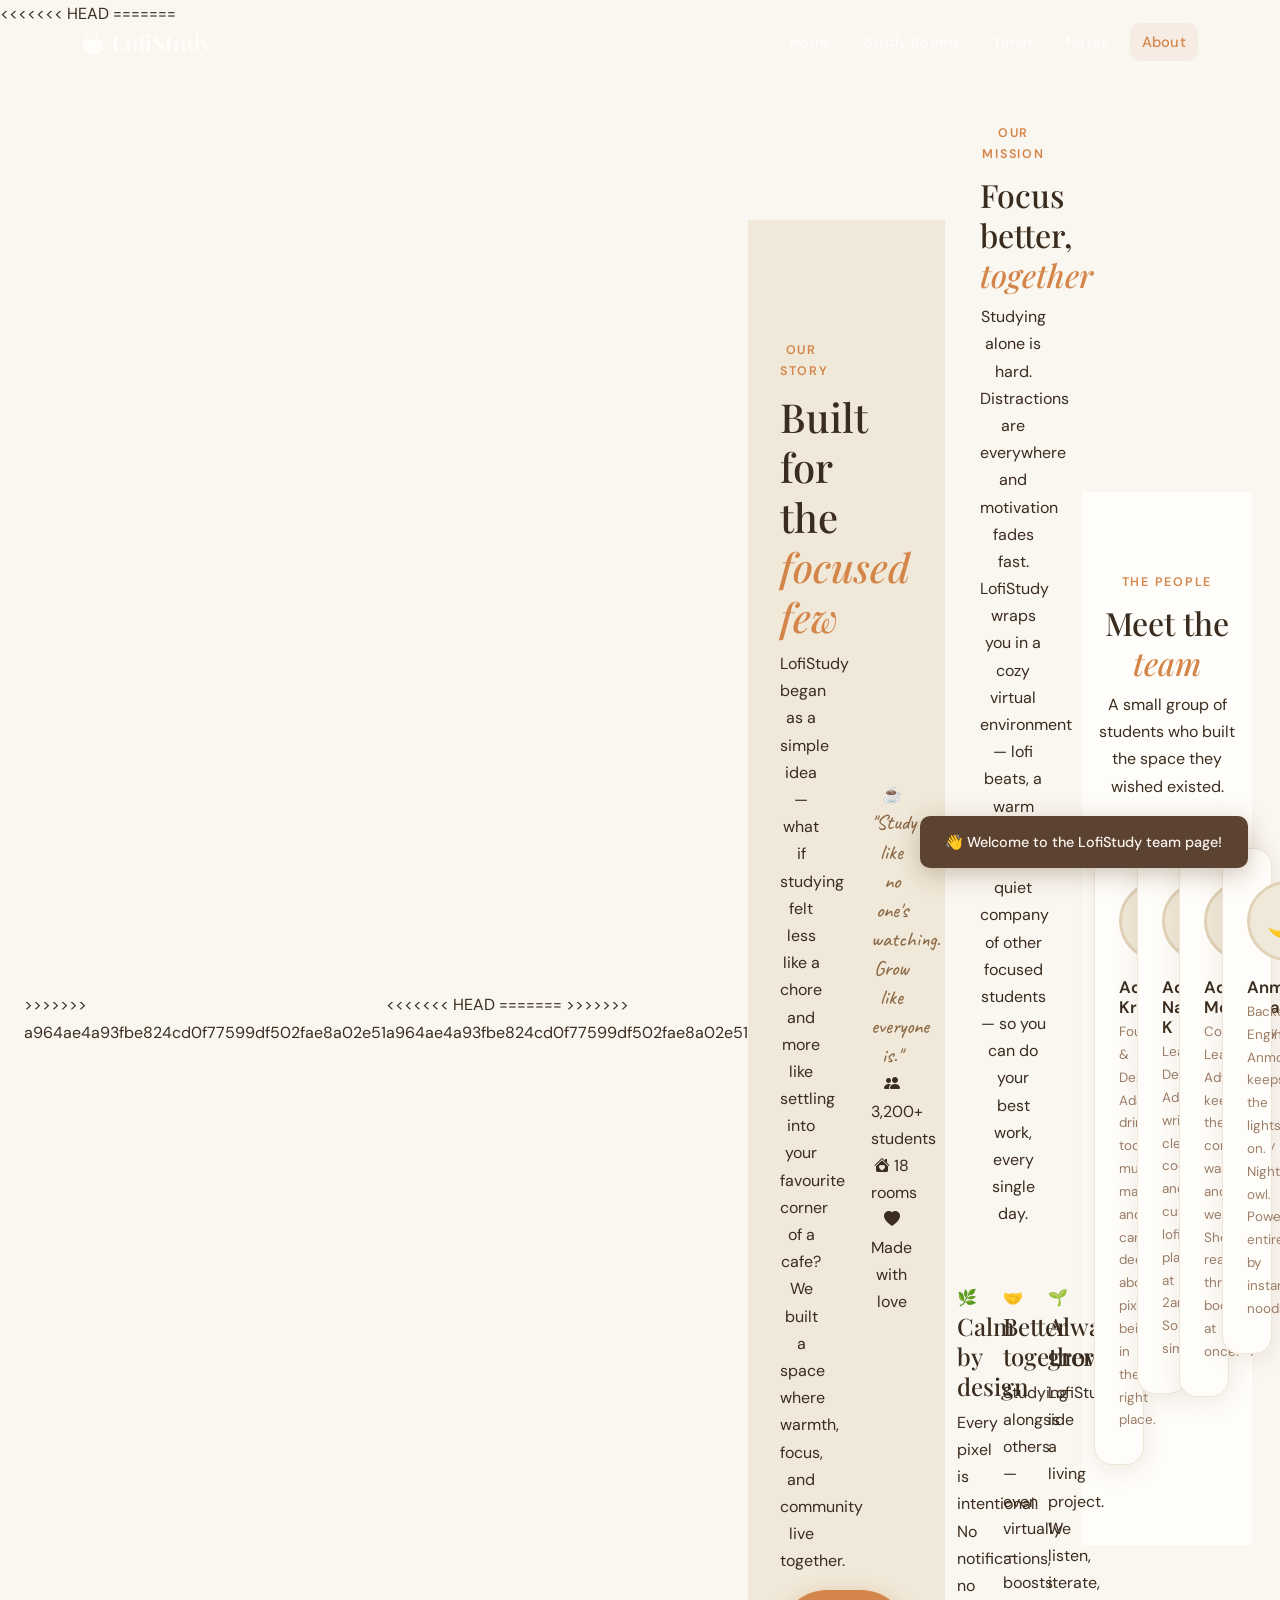
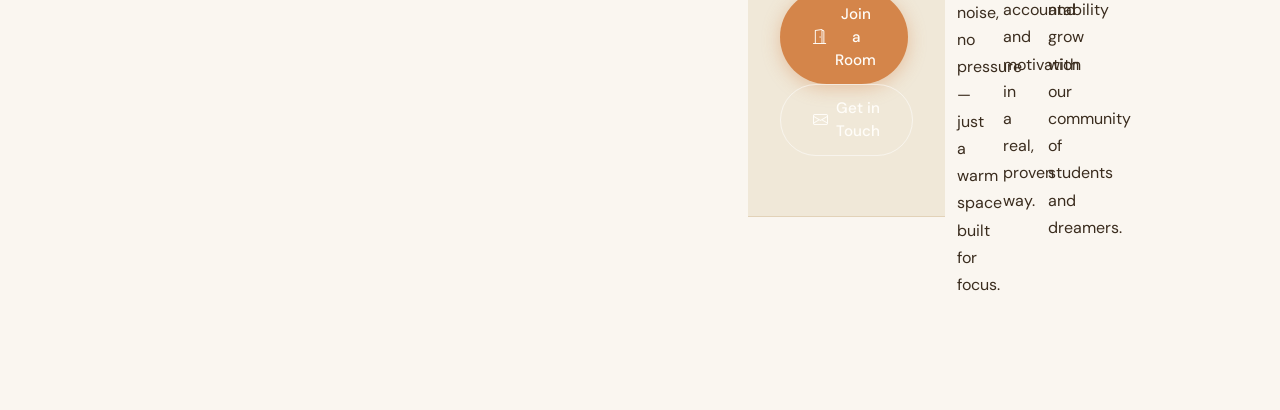
==== commit 41c62e1c: "Merge branch 'main' of https://github.com/Adarsh-ak25/VirtualStudyRoom" ====
--- a/about.html
+++ b/about.html
@@ -13,6 +13,11 @@
 </head>
 <body>
 
+<<<<<<< HEAD
+=======
+  
+  <nav class="navbar navbar-expand-lg navbar-dark px-4 py-3">
+>>>>>>> a964ae4a93fbe824cd0f77599df502fae8a02e51
 
   <nav class="navbar navbar-expand-lg cozy-nav scrolled" id="mainNav">
     <div class="container">
@@ -34,7 +39,11 @@
     </div>
   </nav>
 
+<<<<<<< HEAD
  
+=======
+
+>>>>>>> a964ae4a93fbe824cd0f77599df502fae8a02e51
   <section class="about-hero">
     <div class="container">
       <div class="row align-items-center g-5">
@@ -241,6 +250,7 @@
 
   <section class="about-cta">
     <div class="container text-center">
+<<<<<<< HEAD
       <h2 class="reveal">Ready to start <em>studying?</em></h2>
       <p class="reveal">Pick a room, set your timer, and get into the flow.</p>
       <div class="reveal">
@@ -248,9 +258,21 @@
           <i class="bi bi-door-open"></i> Find Your Room
         </a>
       </div>
-    </div>
-  </section>
-
+=======
+
+      <h1 class="section-title fade-item">
+        About LofiSpace 
+      </h1>
+
+      <p class="about-text fade-item">
+        LofiSpace is a cozy virtual study room designed to help students focus, stay productive and study together in a relaxing environment inspired by lofi aesthetics.
+      </p>
+
+>>>>>>> a964ae4a93fbe824cd0f77599df502fae8a02e51
+    </div>
+  </section>
+
+<<<<<<< HEAD
  
   <footer class="cozy-footer">
     <div class="container">
@@ -258,6 +280,23 @@
         <div class="col-md-4 mb-3 mb-md-0">
           <span class="footer-brand"><i class="bi bi-cup-hot-fill"></i> LofiStudy</span>
           <p class="footer-tagline">Stay cozy. Stay focused.</p>
+=======
+
+  <section class="container py-5">
+
+    <div class="row g-4">
+
+      <div class="col-md-4">
+
+        <div class="feature-card fade-item">
+
+          <h3>Focus</h3>
+
+          <p>
+            Stay productive with calm study spaces and focus tools.
+          </p>
+
+>>>>>>> a964ae4a93fbe824cd0f77599df502fae8a02e51
         </div>
         <div class="col-md-4 text-center mb-3 mb-md-0">
           <nav class="footer-nav">
@@ -273,9 +312,39 @@
         </div>
       </div>
     </div>
+<<<<<<< HEAD
+=======
+
+  </section>
+
+  
+  <section class="contact-section text-center">
+
+    <h2 class="section-title fade-item">
+      Contact Us ✨
+    </h2>
+
+    <p class="fade-item">
+      lofispace@gmail.com
+    </p>
+
+    <button class="btn main-btn" id="contactBtn">
+      Say Hello
+    </button>
+
+  </section>
+
+  
+  <footer class="text-center py-3 mt-5">
+
+    <p>
+      Made with love for students
+    </p>
+
+>>>>>>> a964ae4a93fbe824cd0f77599df502fae8a02e51
   </footer>
 
   <script src="https://cdn.jsdelivr.net/npm/bootstrap@5.3.2/dist/js/bootstrap.bundle.min.js"></script>
   <script src="js/about.js"></script>
 </body>
-</html>+</html>
--- a/css/style.css
+++ b/css/style.css
@@ -47,7 +47,6 @@
 
 img { max-width: 100%; display: block; }
 
-/* ---------- Navbar ---------- */
 .cozy-nav {
   position: fixed;
   top: 0; left: 0; right: 0;
@@ -199,7 +198,7 @@
   50%       { transform: translateX(-50%) translateY(6px); }
 }
 
-/* ---------- Buttons ---------- */
+
 .btn-cozy-primary {
   background: var(--orange);
   color: var(--white-soft);
@@ -268,7 +267,7 @@
   color: var(--white-soft);
 }
 
-/* ---------- Section Shared ---------- */
+
 .section-tag {
   font-size: 0.78rem;
   font-weight: 600;
@@ -285,7 +284,7 @@
   margin-bottom: 0;
 }
 
-/* ---------- Features Section ---------- */
+
 .features-section {
   background: var(--cream);
   padding: 6rem 0 5rem;
@@ -363,7 +362,7 @@
 
 .feature-card:hover .feature-link { gap: 0.6rem; }
 
-/* ---------- Mood Banner ---------- */
+
 .mood-banner {
   background: var(--beige);
   border-top: 1px solid var(--warm-tan);
@@ -381,7 +380,7 @@
   line-height: 1.4;
 }
 
-/* ---------- Stats Section ---------- */
+
 .stats-section {
   background: var(--cream);
   padding: 5rem 0;
@@ -406,7 +405,7 @@
   margin: 0;
 }
 
-/* ---------- Footer ---------- */
+
 .cozy-footer {
   background: var(--brown-dark);
   padding: 2.8rem 0 2rem;
@@ -448,7 +447,7 @@
   margin: 0;
 }
 
-/* ---------- Fade-in Animations ---------- */
+
 .fade-up {
   opacity: 0;
   transform: translateY(22px);
@@ -475,7 +474,6 @@
   transform: translateY(0);
 }
 
-/* ---------- Rooms Page ---------- */
 .rooms-hero {
   background: var(--beige);
   padding: 7rem 0 4rem;
@@ -585,7 +583,7 @@
   border: 1px solid var(--warm-tan);
 }
 
-/* ---------- Timer Page ---------- */
+
 .timer-page {
   min-height: 100vh;
   background: var(--cream);
@@ -713,7 +711,7 @@
 
 .session-dot.done { background: var(--orange); }
 
-/* ---------- Notes Page ---------- */
+
 .notes-page {
   min-height: 100vh;
   background: var(--beige);
@@ -857,7 +855,7 @@
 .color-swatch:hover,
 .color-swatch.selected { transform: scale(1.25); border-color: var(--brown); }
 
-/* ---------- About Page ---------- */
+
 .about-hero {
   background: var(--beige);
   padding: 8rem 0 5rem;
@@ -937,7 +935,7 @@
   box-shadow: 0 0 0 3px rgba(212, 133, 74, 0.12);
 }
 
-/* ---------- Page Header (reusable) ---------- */
+
 .page-hero {
   background: var(--beige);
   padding: 7rem 0 3.5rem;
@@ -953,7 +951,7 @@
   margin: 0.6rem 0 0;
 }
 
-/* ---------- Toast / Alert ---------- */
+
 .cozy-toast {
   position: fixed;
   bottom: 2rem;
@@ -977,7 +975,7 @@
   transform: translateY(0);
 }
 
-/* ---------- Scroll Animations (JS-triggered) ---------- */
+ 
 .reveal {
   opacity: 0;
   transform: translateY(28px);
@@ -989,13 +987,13 @@
   transform: translateY(0);
 }
 
-/* ---------- Utility ---------- */
+
 .mt-page { margin-top: 5rem; }
 .text-orange { color: var(--orange); }
 .text-brown  { color: var(--brown); }
 .bg-beige    { background: var(--beige); }
 
-/* ---------- Responsive ---------- */
+
 @media (max-width: 768px) {
   .hero-btns { flex-direction: column; align-items: center; }
   .timer-card { padding: 2.5rem 1.5rem; }
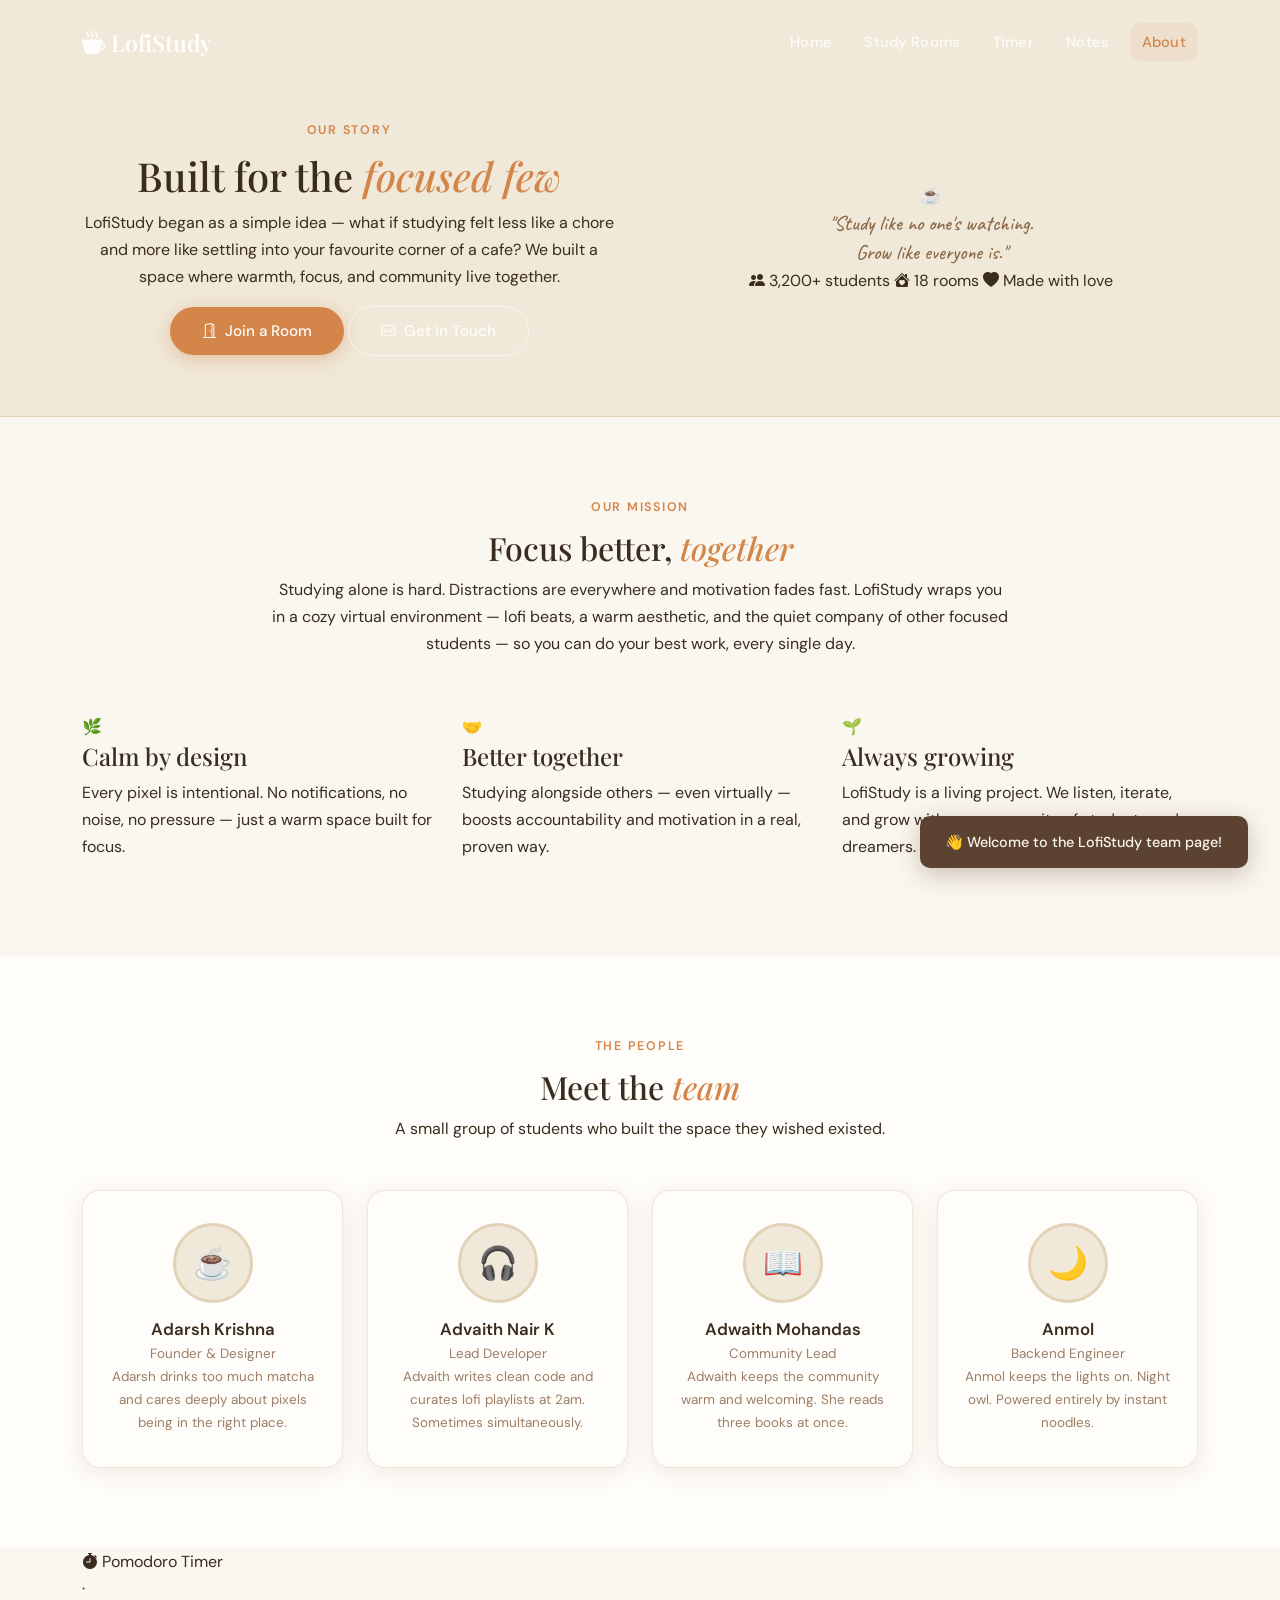
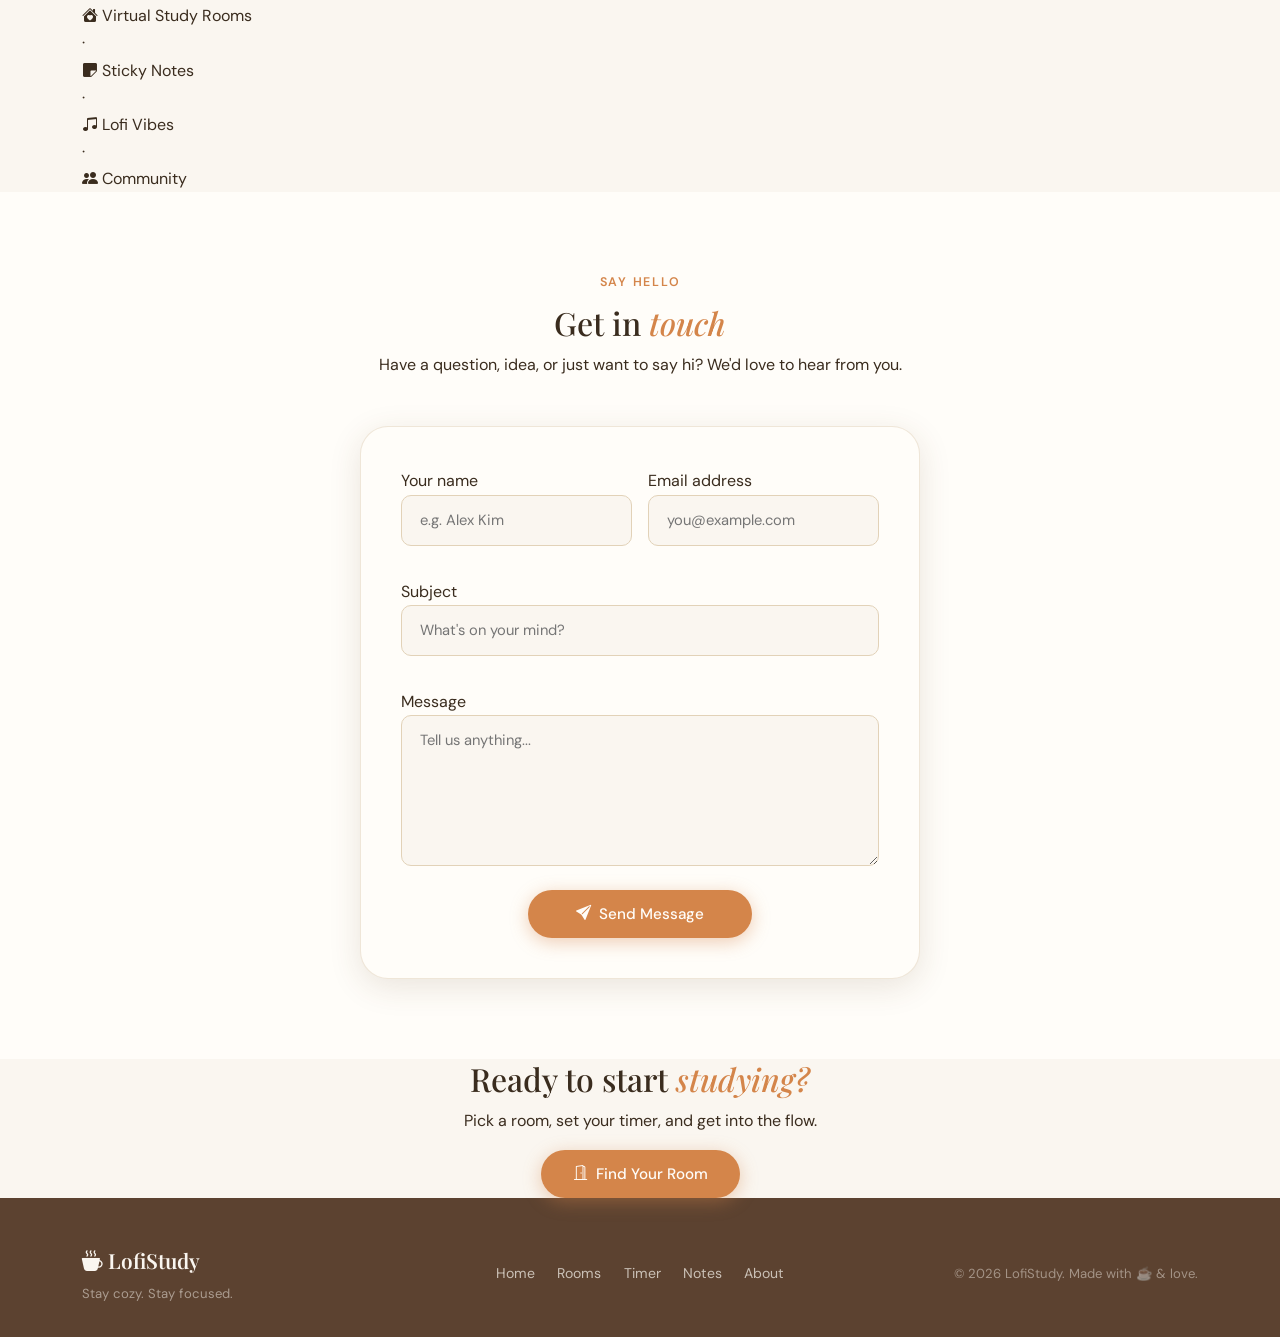
==== commit bff19669: "Update about.html" ====
--- a/about.html
+++ b/about.html
@@ -13,11 +13,6 @@
 </head>
 <body>
 
-<<<<<<< HEAD
-=======
-  
-  <nav class="navbar navbar-expand-lg navbar-dark px-4 py-3">
->>>>>>> a964ae4a93fbe824cd0f77599df502fae8a02e51
 
   <nav class="navbar navbar-expand-lg cozy-nav scrolled" id="mainNav">
     <div class="container">
@@ -39,11 +34,7 @@
     </div>
   </nav>
 
-<<<<<<< HEAD
  
-=======
-
->>>>>>> a964ae4a93fbe824cd0f77599df502fae8a02e51
   <section class="about-hero">
     <div class="container">
       <div class="row align-items-center g-5">
@@ -250,7 +241,6 @@
 
   <section class="about-cta">
     <div class="container text-center">
-<<<<<<< HEAD
       <h2 class="reveal">Ready to start <em>studying?</em></h2>
       <p class="reveal">Pick a room, set your timer, and get into the flow.</p>
       <div class="reveal">
@@ -258,21 +248,9 @@
           <i class="bi bi-door-open"></i> Find Your Room
         </a>
       </div>
-=======
-
-      <h1 class="section-title fade-item">
-        About LofiSpace 
-      </h1>
-
-      <p class="about-text fade-item">
-        LofiSpace is a cozy virtual study room designed to help students focus, stay productive and study together in a relaxing environment inspired by lofi aesthetics.
-      </p>
-
->>>>>>> a964ae4a93fbe824cd0f77599df502fae8a02e51
-    </div>
-  </section>
-
-<<<<<<< HEAD
+    </div>
+  </section>
+
  
   <footer class="cozy-footer">
     <div class="container">
@@ -280,23 +258,6 @@
         <div class="col-md-4 mb-3 mb-md-0">
           <span class="footer-brand"><i class="bi bi-cup-hot-fill"></i> LofiStudy</span>
           <p class="footer-tagline">Stay cozy. Stay focused.</p>
-=======
-
-  <section class="container py-5">
-
-    <div class="row g-4">
-
-      <div class="col-md-4">
-
-        <div class="feature-card fade-item">
-
-          <h3>Focus</h3>
-
-          <p>
-            Stay productive with calm study spaces and focus tools.
-          </p>
-
->>>>>>> a964ae4a93fbe824cd0f77599df502fae8a02e51
         </div>
         <div class="col-md-4 text-center mb-3 mb-md-0">
           <nav class="footer-nav">
@@ -312,36 +273,6 @@
         </div>
       </div>
     </div>
-<<<<<<< HEAD
-=======
-
-  </section>
-
-  
-  <section class="contact-section text-center">
-
-    <h2 class="section-title fade-item">
-      Contact Us ✨
-    </h2>
-
-    <p class="fade-item">
-      lofispace@gmail.com
-    </p>
-
-    <button class="btn main-btn" id="contactBtn">
-      Say Hello
-    </button>
-
-  </section>
-
-  
-  <footer class="text-center py-3 mt-5">
-
-    <p>
-      Made with love for students
-    </p>
-
->>>>>>> a964ae4a93fbe824cd0f77599df502fae8a02e51
   </footer>
 
   <script src="https://cdn.jsdelivr.net/npm/bootstrap@5.3.2/dist/js/bootstrap.bundle.min.js"></script>
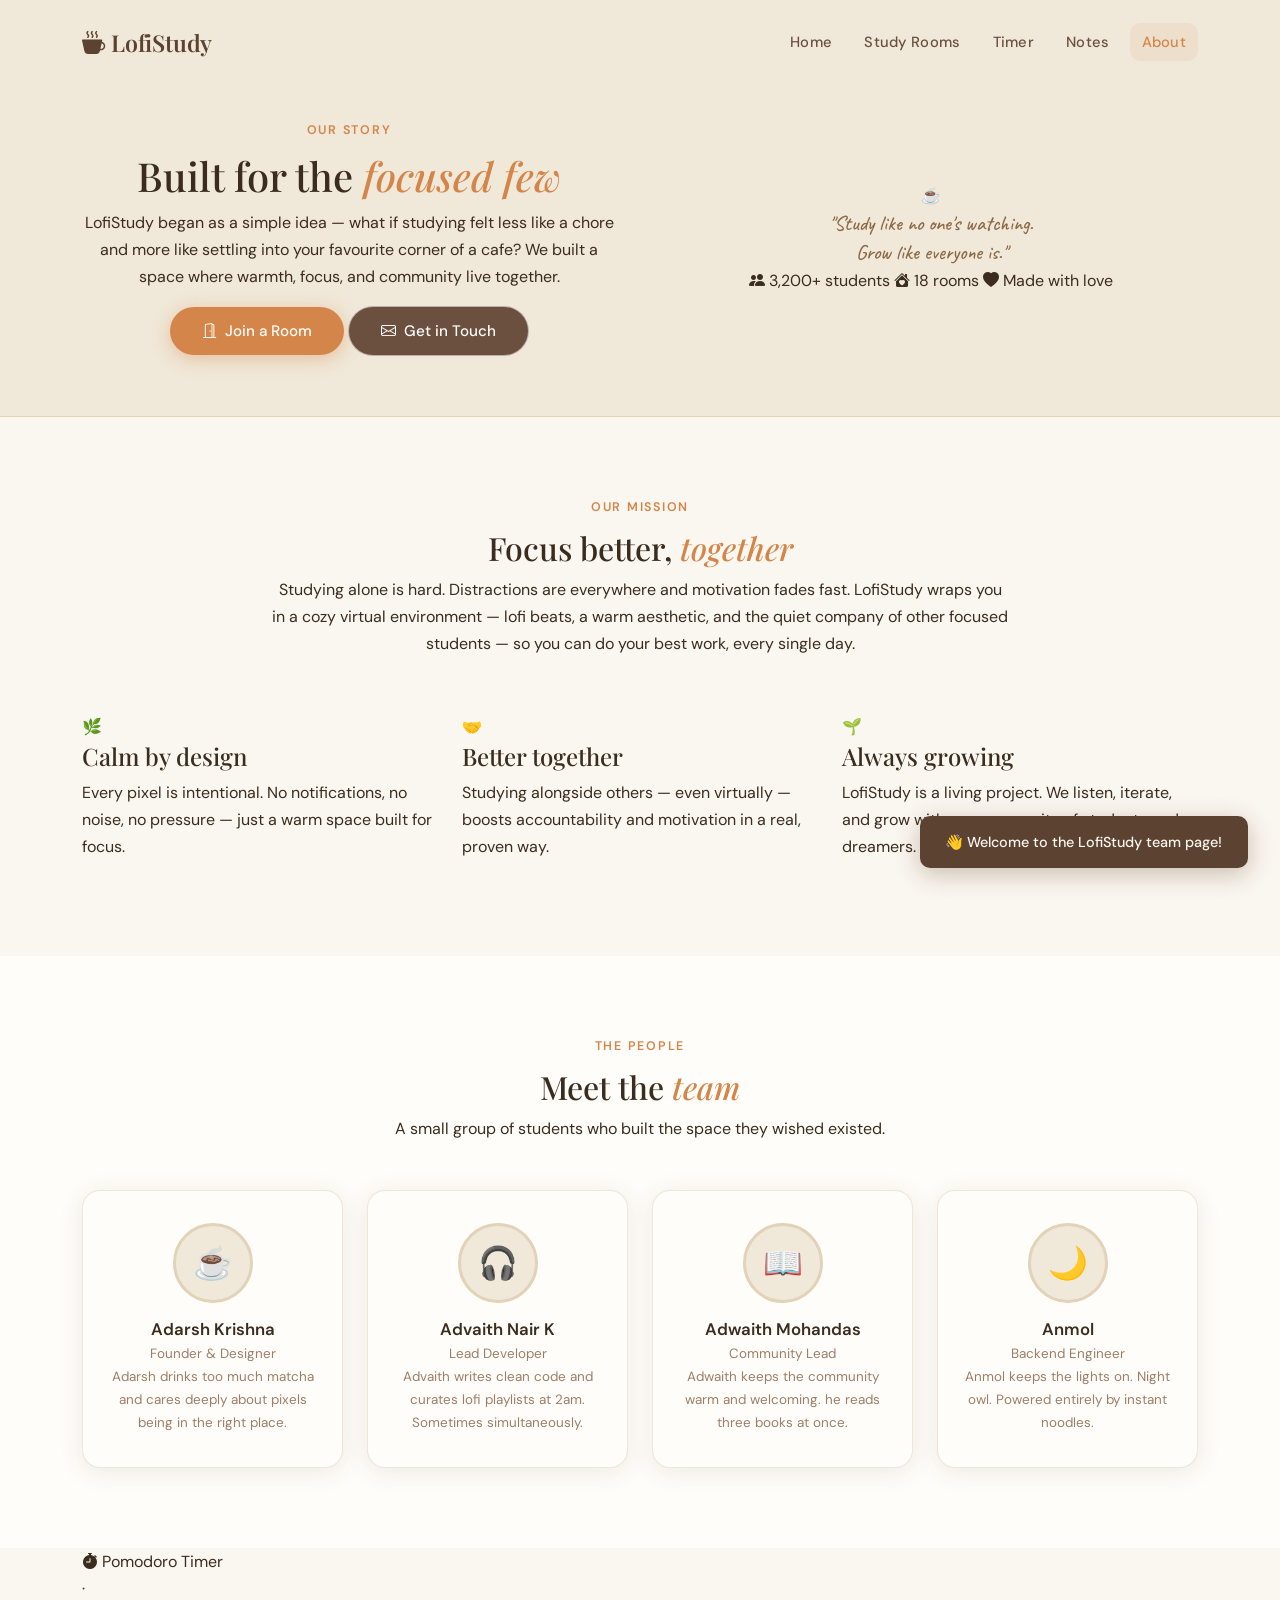
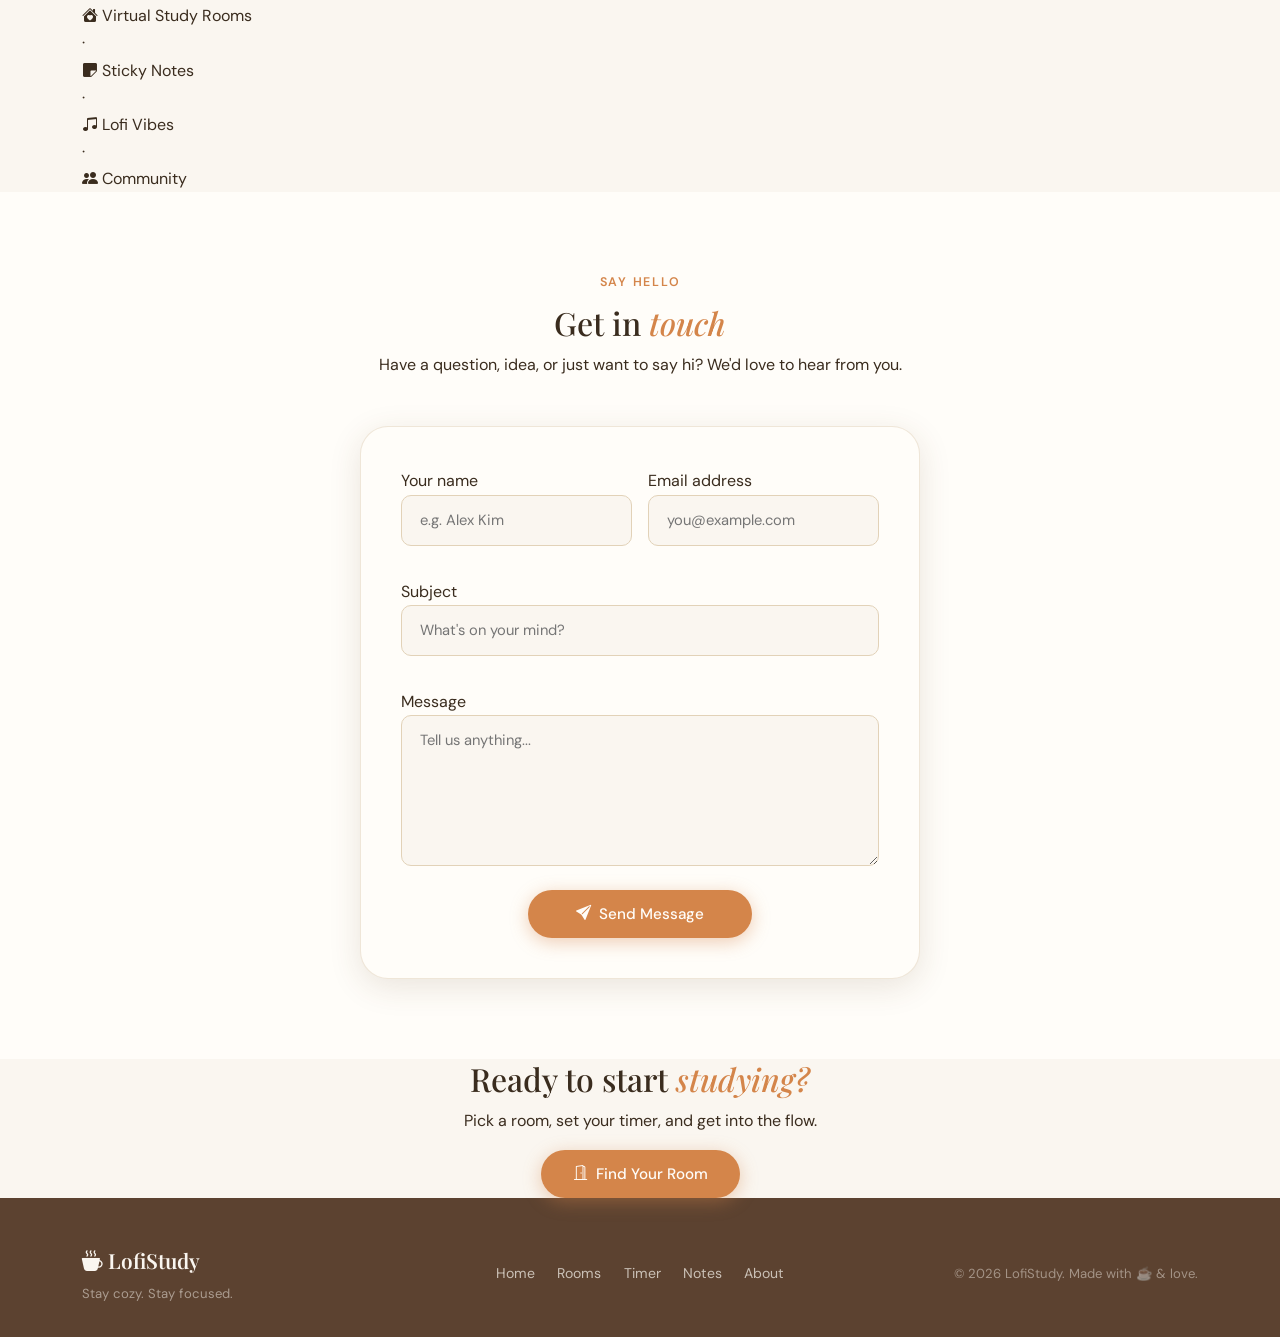
==== commit 8f842f7b: "Added Chatroom and other changes" ====
--- a/about.html
+++ b/about.html
@@ -147,7 +147,7 @@
             <div class="team-avatar">📖</div>
             <h5>Adwaith Mohandas</h5>
             <p class="team-role">Community Lead</p>
-            <p class="team-bio">Adwaith keeps the community warm and welcoming. She reads three books at once.</p>
+            <p class="team-bio">Adwaith keeps the community warm and welcoming. he reads three books at once.</p>
           </div>
         </div>
         <div class="col-sm-6 col-lg-3">
@@ -278,4 +278,4 @@
   <script src="https://cdn.jsdelivr.net/npm/bootstrap@5.3.2/dist/js/bootstrap.bundle.min.js"></script>
   <script src="js/about.js"></script>
 </body>
-</html>
+</html>
--- a/css/style.css
+++ b/css/style.css
@@ -56,6 +56,15 @@
   transition: background var(--transition), box-shadow var(--transition), padding var(--transition);
 }
 
+.cozy-nav-home {
+  position: fixed;
+  top: 0; left: 0; right: 0;
+  z-index: 1000;
+  padding: 1.1rem 0;
+  background: transparent;
+  transition: background var(--transition), box-shadow var(--transition), padding var(--transition);
+}
+
 .cozy-nav.scrolled {
   background: rgba(250, 246, 240, 0.96);
   backdrop-filter: blur(8px);
@@ -68,7 +77,19 @@
   font-family: 'Playfair Display', serif;
   font-size: 1.45rem;
   font-weight: 600;
-  color: var(--white-soft) !important;
+  color: var(--brown-dark) !important;
+  letter-spacing: -0.01em;
+  transition: color var(--transition);
+  display: flex;
+  align-items: center;
+  gap: 0.4rem;
+}
+
+.brand-logo-home{
+  font-family: 'Playfair Display', serif;
+  font-size: 1.45rem;
+  font-weight: 600;
+  color: var(--cream) !important;
   letter-spacing: -0.01em;
   transition: color var(--transition);
   display: flex;
@@ -81,7 +102,18 @@
 .cozy-nav .nav-link {
   font-size: 0.92rem;
   font-weight: 500;
-  color: rgba(255,255,255,0.88) !important;
+  color: var(--text-mid) !important;
+  letter-spacing: 0.02em;
+  padding: 0.4rem 0.75rem !important;
+  border-radius: var(--radius-sm);
+  transition: color var(--transition), background var(--transition);
+  position: relative;
+}
+
+.cozy-nav-home .nav-link {
+  font-size: 0.92rem;
+  font-weight: 500;
+  color: var(--cream) !important;
   letter-spacing: 0.02em;
   padding: 0.4rem 0.75rem !important;
   border-radius: var(--radius-sm);
@@ -223,7 +255,7 @@
 }
 
 .btn-cozy-outline {
-  background: transparent;
+  background: var(--text-mid);
   color: var(--white-soft);
   border: 1.5px solid rgba(255,255,255,0.55);
   border-radius: 50px;
@@ -238,7 +270,7 @@
 }
 
 .btn-cozy-outline:hover {
-  background: rgba(255,255,255,0.12);
+  background: var(--text-dark);
   border-color: rgba(255,255,255,0.85);
   transform: translateY(-2px);
   color: var(--white-soft);
